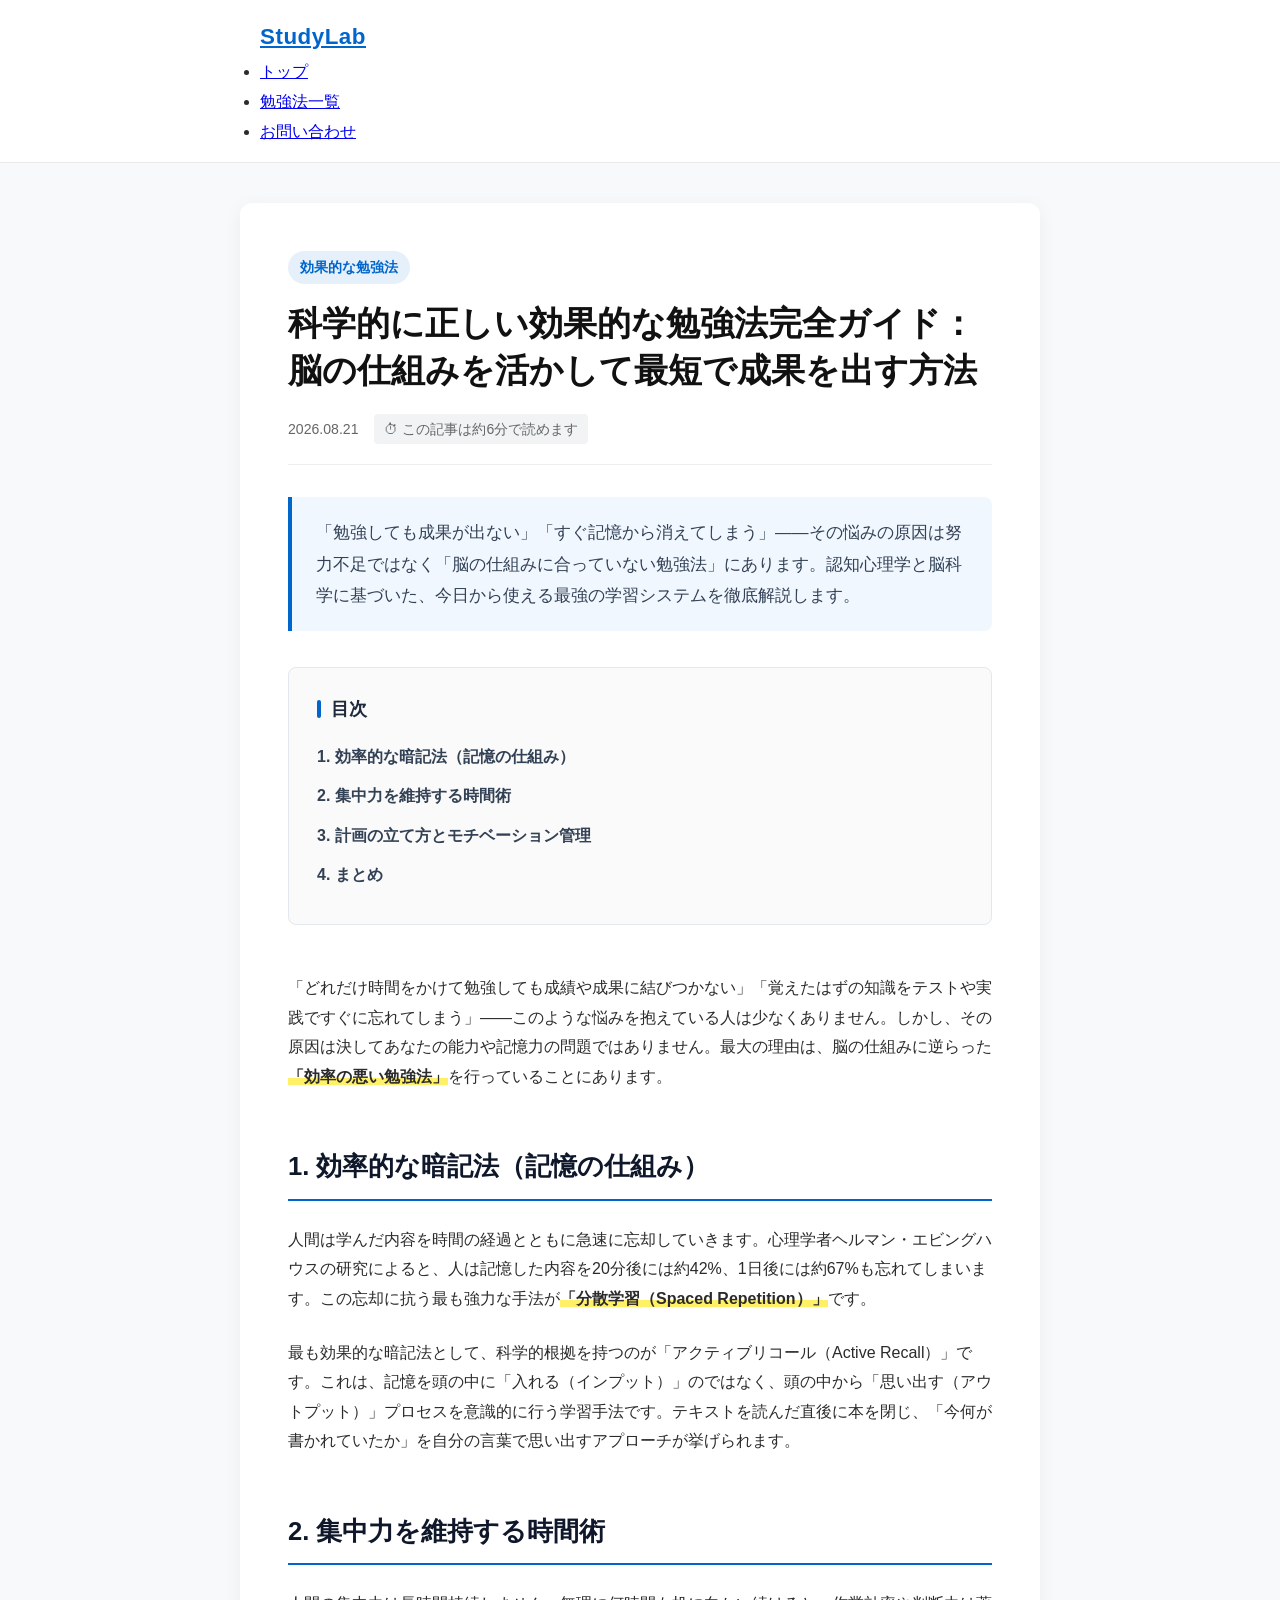
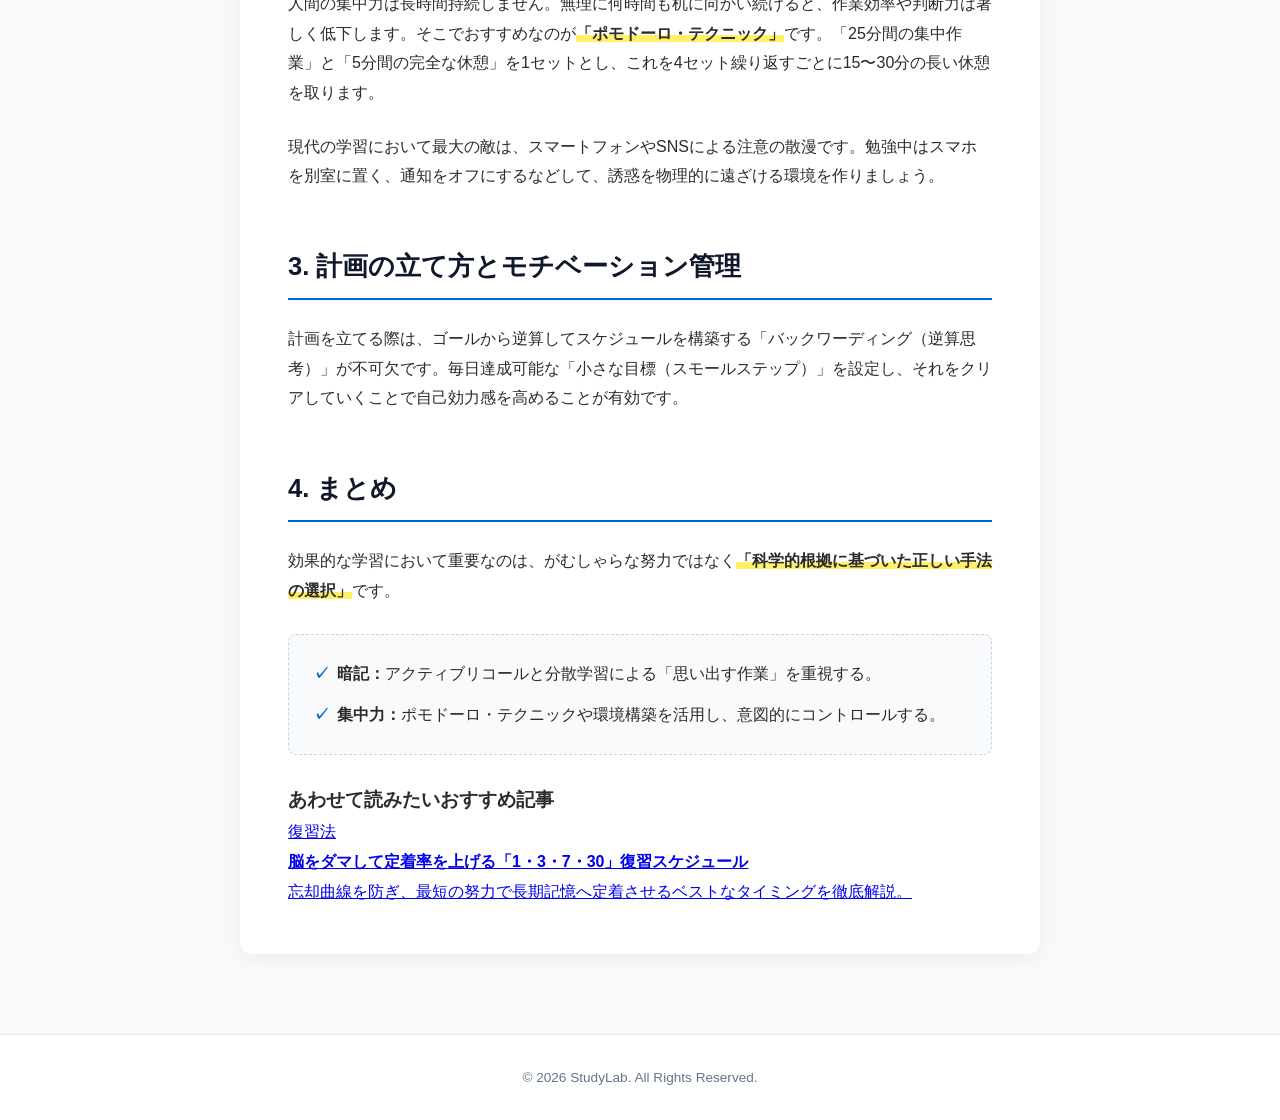
==== index.html @ 1b7753fe "Refactor index.html for improved structure and content Updated the HTML structure and content for th" ====
<!DOCTYPE html>
<html lang="ja">
<head>
  <meta charset="UTF-8">
  <meta name="viewport" content="width=device-width, initial-scale=1.0">
  <title>科学的に正しい効果的な勉強法完全ガイド | StudyLab</title>
  <link rel="stylesheet" href="style.css">
</head>
<body>
  <!-- 読書進捗バー -->
  <div id="progress-bar"></div>

  <!-- ナビゲーションメニュー付きのヘッダー -->
  <header class="site-header">
    <div class="container header-container">
      <a href="index.html" class="logo">StudyLab</a>
      <nav class="nav-menu">
        <ul>
          <li><a href="index.html">トップ</a></li>
          <li><a href="index.html#section1">勉強法一覧</a></li>
          <li><a href="#" onclick="alert('お問い合わせページ（準備中）'); return false;">お問い合わせ</a></li>
        </ul>
      </nav>
    </div>
  </header>

  <main class="main-content">
    <article class="article-container">
      <!-- 記事ヘッダー -->
      <header class="article-header">
        <span class="category">効果的な勉強法</span>
        <h1 class="article-title">科学的に正しい効果的な勉強法完全ガイド：脳の仕組みを活かして最短で成果を出す方法</h1>
        <div class="meta-info">
          <time datetime="2026-08-21">2026.08.21</time>
          <span class="read-time">⏱ この記事は約6分で読めます</span>
        </div>
      </header>

      <!-- 導入メッセージ -->
      <div class="lead-box">
        <p>「勉強しても成果が出ない」「すぐ記憶から消えてしまう」——その悩みの原因は努力不足ではなく「脳の仕組みに合っていない勉強法」にあります。認知心理学と脳科学に基づいた、今日から使える最強の学習システムを徹底解説します。</p>
      </div>

      <!-- 目次ボックス -->
      <nav class="toc-container">
        <div class="toc-title">目次</div>
        <ul class="toc-list">
          <li><a href="#section1">1. 効率的な暗記法（記憶の仕組み）</a></li>
          <li><a href="#section2">2. 集中力を維持する時間術</a></li>
          <li><a href="#section3">3. 計画の立て方とモチベーション管理</a></li>
          <li><a href="#section4">4. まとめ</a></li>
        </ul>
      </nav>

      <!-- 記事本文 -->
      <div class="article-body">
        <p>「どれだけ時間をかけて勉強しても成績や成果に結びつかない」「覚えたはずの知識をテストや実践ですぐに忘れてしまう」——このような悩みを抱えている人は少なくありません。しかし、その原因は決してあなたの能力や記憶力の問題ではありません。最大の理由は、脳の仕組みに逆らった<span class="highlight">「効率の悪い勉強法」</span>を行っていることにあります。</p>

        <h2 id="section1">1. 効率的な暗記法（記憶の仕組み）</h2>
        <p>人間は学んだ内容を時間の経過とともに急速に忘却していきます。心理学者ヘルマン・エビングハウスの研究によると、人は記憶した内容を20分後には約42%、1日後には約67%も忘れてしまいます。この忘却に抗う最も強力な手法が<span class="highlight">「分散学習（Spaced Repetition）」</span>です。</p>
        <p>最も効果的な暗記法として、科学的根拠を持つのが「アクティブリコール（Active Recall）」です。これは、記憶を頭の中に「入れる（インプット）」のではなく、頭の中から「思い出す（アウトプット）」プロセスを意識的に行う学習手法です。テキストを読んだ直後に本を閉じ、「今何が書かれていたか」を自分の言葉で思い出すアプローチが挙げられます。</p>

        <h2 id="section2">2. 集中力を維持する時間術</h2>
        <p>人間の集中力は長時間持続しません。無理に何時間も机に向かい続けると、作業効率や判断力は著しく低下します。そこでおすすめなのが<span class="highlight">「ポモドーロ・テクニック」</span>です。「25分間の集中作業」と「5分間の完全な休憩」を1セットとし、これを4セット繰り返すごとに15〜30分の長い休憩を取ります。</p>
        <p>現代の学習において最大の敵は、スマートフォンやSNSによる注意の散漫です。勉強中はスマホを別室に置く、通知をオフにするなどして、誘惑を物理的に遠ざける環境を作りましょう。</p>

        <h2 id="section3">3. 計画の立て方とモチベーション管理</h2>
        <p>計画を立てる際は、ゴールから逆算してスケジュールを構築する「バックワーディング（逆算思考）」が不可欠です。毎日達成可能な「小さな目標（スモールステップ）」を設定し、それをクリアしていくことで自己効力感を高めることが有効です。</p>

        <h2 id="section4">4. まとめ</h2>
        <p>効果的な学習において重要なのは、がむしゃらな努力ではなく<span class="highlight">「科学的根拠に基づいた正しい手法の選択」</span>です。</p>
        <div class="summary-box">
          <ul>
            <li><strong>暗記：</strong>アクティブリコールと分散学習による「思い出す作業」を重視する。</li>
            <li><strong>集中力：</strong>ポモドーロ・テクニックや環境構築を活用し、意図的にコントロールする。</li>
          </ul>
        </div>
      </div>

      <!-- 関連記事（別ページへのリンク） -->
      <section class="related-posts">
        <h3 class="related-title">あわせて読みたいおすすめ記事</h3>
        <div class="related-grid">
          <a href="post1.html" class="related-card">
            <div class="related-tag">復習法</div>
            <h4 class="related-card-title">脳をダマして定着率を上げる「1・3・7・30」復習スケジュール</h4>
            <p class="related-card-snippet">忘却曲線を防ぎ、最短の努力で長期記憶へ定着させるベストなタイミングを徹底解説。</p>
          </a>
        </div>
      </section>
    </article>
  </main>

  <footer class="site-footer">
    <p>&copy; 2026 StudyLab. All Rights Reserved.</p>
  </footer>

  <script>
    window.addEventListener('scroll', function() {
      const winScroll = document.body.scrollTop || document.documentElement.scrollTop;
      const height = document.documentElement.scrollHeight - document.documentElement.clientHeight;
      const scrolled = (winScroll / height) * 100;
      document.getElementById('progress-bar').style.width = scrolled + '%';
    });
  </script>
</body>
</html>
---- style.css ----
/* --- ベーススタイル --- */
* {
  box-sizing: border-box;
  margin: 0;
  padding: 0;
}

html {
  scroll-behavior: smooth;
}

body {
  font-family:
    "Helvetica Neue", Arial, "Hiragino Kaku Gothic ProN", "Hiragino Sans",
    MeiRyo, sans-serif;
  background-color: #f8f9fa;
  color: #2b2b2b;
  line-height: 1.85;
  font-size: 16px;
  -webkit-font-smoothing: antialiased;
}

/* --- 読書進捗バー --- */
#progress-bar {
  position: fixed;
  top: 0;
  left: 0;
  height: 4px;
  background-color: #0066cc;
  width: 0%;
  z-index: 9999;
  transition: width 0.1s ease-out;
}

/* --- ヘッダー --- */
.site-header {
  background-color: #ffffff;
  border-bottom: 1px solid #eaeaea;
  padding: 16px 0;
  position: sticky;
  top: 0;
  z-index: 1000;
}

.container {
  max-width: 800px;
  margin: 0 auto;
  padding: 0 20px;
}

.logo {
  font-size: 1.4rem;
  font-weight: 700;
  color: #0066cc;
  letter-spacing: 0.5px;
}

/* --- メインレイアウト --- */
.main-content {
  padding: 40px 20px 80px;
}

.article-container {
  max-width: 800px;
  margin: 0 auto;
  background-color: #ffffff;
  padding: 48px;
  border-radius: 12px;
  box-shadow: 0 4px 20px rgba(0, 0, 0, 0.05);
}

/* --- 記事ヘッダー --- */
.category {
  display: inline-block;
  background-color: #e6f0fa;
  color: #0066cc;
  font-size: 0.85rem;
  font-weight: 600;
  padding: 4px 12px;
  border-radius: 20px;
  margin-bottom: 16px;
}

.article-title {
  font-size: 2.1rem;
  line-height: 1.4;
  color: #111111;
  font-weight: 700;
  margin-bottom: 20px;
}

.meta-info {
  display: flex;
  align-items: center;
  gap: 16px;
  font-size: 0.88rem;
  color: #666666;
  border-bottom: 1px solid #eeeeee;
  padding-bottom: 20px;
  margin-bottom: 32px;
}

.read-time {
  background-color: #f1f3f5;
  padding: 2px 10px;
  border-radius: 4px;
}

/* --- 導入ボックス --- */
.lead-box {
  background-color: #f0f7ff;
  border-left: 4px solid #0066cc;
  padding: 20px 24px;
  border-radius: 0 8px 8px 0;
  margin-bottom: 36px;
  font-size: 1.05rem;
  color: #334155;
}

/* --- 目次ボックス --- */
.toc-container {
  background-color: #fafafa;
  border: 1px solid #e2e8f0;
  border-radius: 8px;
  padding: 24px 28px;
  margin-bottom: 48px;
}

.toc-title {
  font-size: 1.15rem;
  font-weight: 700;
  color: #1e293b;
  margin-bottom: 16px;
  display: flex;
  align-items: center;
}

.toc-title::before {
  content: "";
  display: inline-block;
  width: 4px;
  height: 18px;
  background-color: #0066cc;
  margin-right: 10px;
  border-radius: 2px;
}

.toc-list,
.toc-list ul {
  list-style: none;
}

.toc-list > li {
  margin-bottom: 10px;
  font-weight: 600;
}

.toc-list ul {
  margin-top: 6px;
  margin-left: 20px;
}

.toc-list ul li {
  margin-bottom: 6px;
  font-weight: 400;
  font-size: 0.95rem;
}

.toc-list a {
  color: #334155;
  text-decoration: none;
  transition: color 0.2s ease;
}

.toc-list a:hover {
  color: #0066cc;
  text-decoration: underline;
}

/* --- 記事本文 --- */
.article-body p {
  margin-bottom: 24px;
  word-wrap: break-word;
}

.article-body h2 {
  font-size: 1.6rem;
  color: #0f172a;
  border-bottom: 2px solid #0066cc;
  padding-bottom: 8px;
  margin-top: 52px;
  margin-bottom: 24px;
  font-weight: 700;
}

.article-body h3 {
  font-size: 1.25rem;
  color: #1e293b;
  margin-top: 36px;
  margin-bottom: 16px;
  padding-left: 12px;
  border-left: 3px solid #0066cc;
  font-weight: 700;
}

.highlight {
  background: linear-gradient(transparent 60%, #fff066 60%);
  font-weight: 600;
}

/* --- まとめボックス --- */
.summary-box {
  background-color: #f8fafc;
  border: 1px dashed #cbd5e1;
  padding: 24px;
  border-radius: 8px;
  margin: 28px 0;
}

.summary-box ul {
  list-style: none;
}

.summary-box li {
  position: relative;
  padding-left: 24px;
  margin-bottom: 12px;
}

.summary-box li:last-child {
  margin-bottom: 0;
}

.summary-box li::before {
  content: "✓";
  position: absolute;
  left: 0;
  color: #0066cc;
  font-weight: bold;
}

/* --- SNSシェアボタン --- */
.sns-share {
  margin-top: 60px;
  padding-top: 32px;
  border-top: 1px solid #e2e8f0;
}

.sns-title {
  font-size: 1rem;
  font-weight: 700;
  text-align: center;
  color: #475569;
  margin-bottom: 20px;
}

.sns-buttons {
  display: flex;
  justify-content: center;
  gap: 16px;
  flex-wrap: wrap;
}

.sns-btn {
  display: inline-flex;
  align-items: center;
  gap: 8px;
  padding: 10px 24px;
  border-radius: 30px;
  color: #ffffff;
  text-decoration: none;
  font-weight: 600;
  font-size: 0.9rem;
  transition:
    transform 0.2s ease,
    opacity 0.2s ease;
}

.sns-btn:hover {
  transform: translateY(-2px);
  opacity: 0.9;
}

.x-btn {
  background-color: #000000;
}

.line-btn {
  background-color: #06c755;
}

/* --- フッター --- */
.site-footer {
  text-align: center;
  padding: 30px 20px;
  font-size: 0.85rem;
  color: #64748b;
  border-top: 1px solid #e2e8f0;
  background-color: #ffffff;
}

/* --- レスポンシブ（スマホ対応） --- */
@media (max-width: 768px) {
  .article-container {
    padding: 24px 18px;
    border-radius: 0;
    box-shadow: none;
  }

  .main-content {
    padding: 0 0 60px;
  }

  .article-title {
    font-size: 1.55rem;
  }

  .article-body h2 {
    font-size: 1.35rem;
  }

  .article-body h3 {
    font-size: 1.1rem;
  }

  .sns-buttons {
    flex-direction: column;
  }

  .sns-btn {
    justify-content: center;
    width: 100%;
  }
}
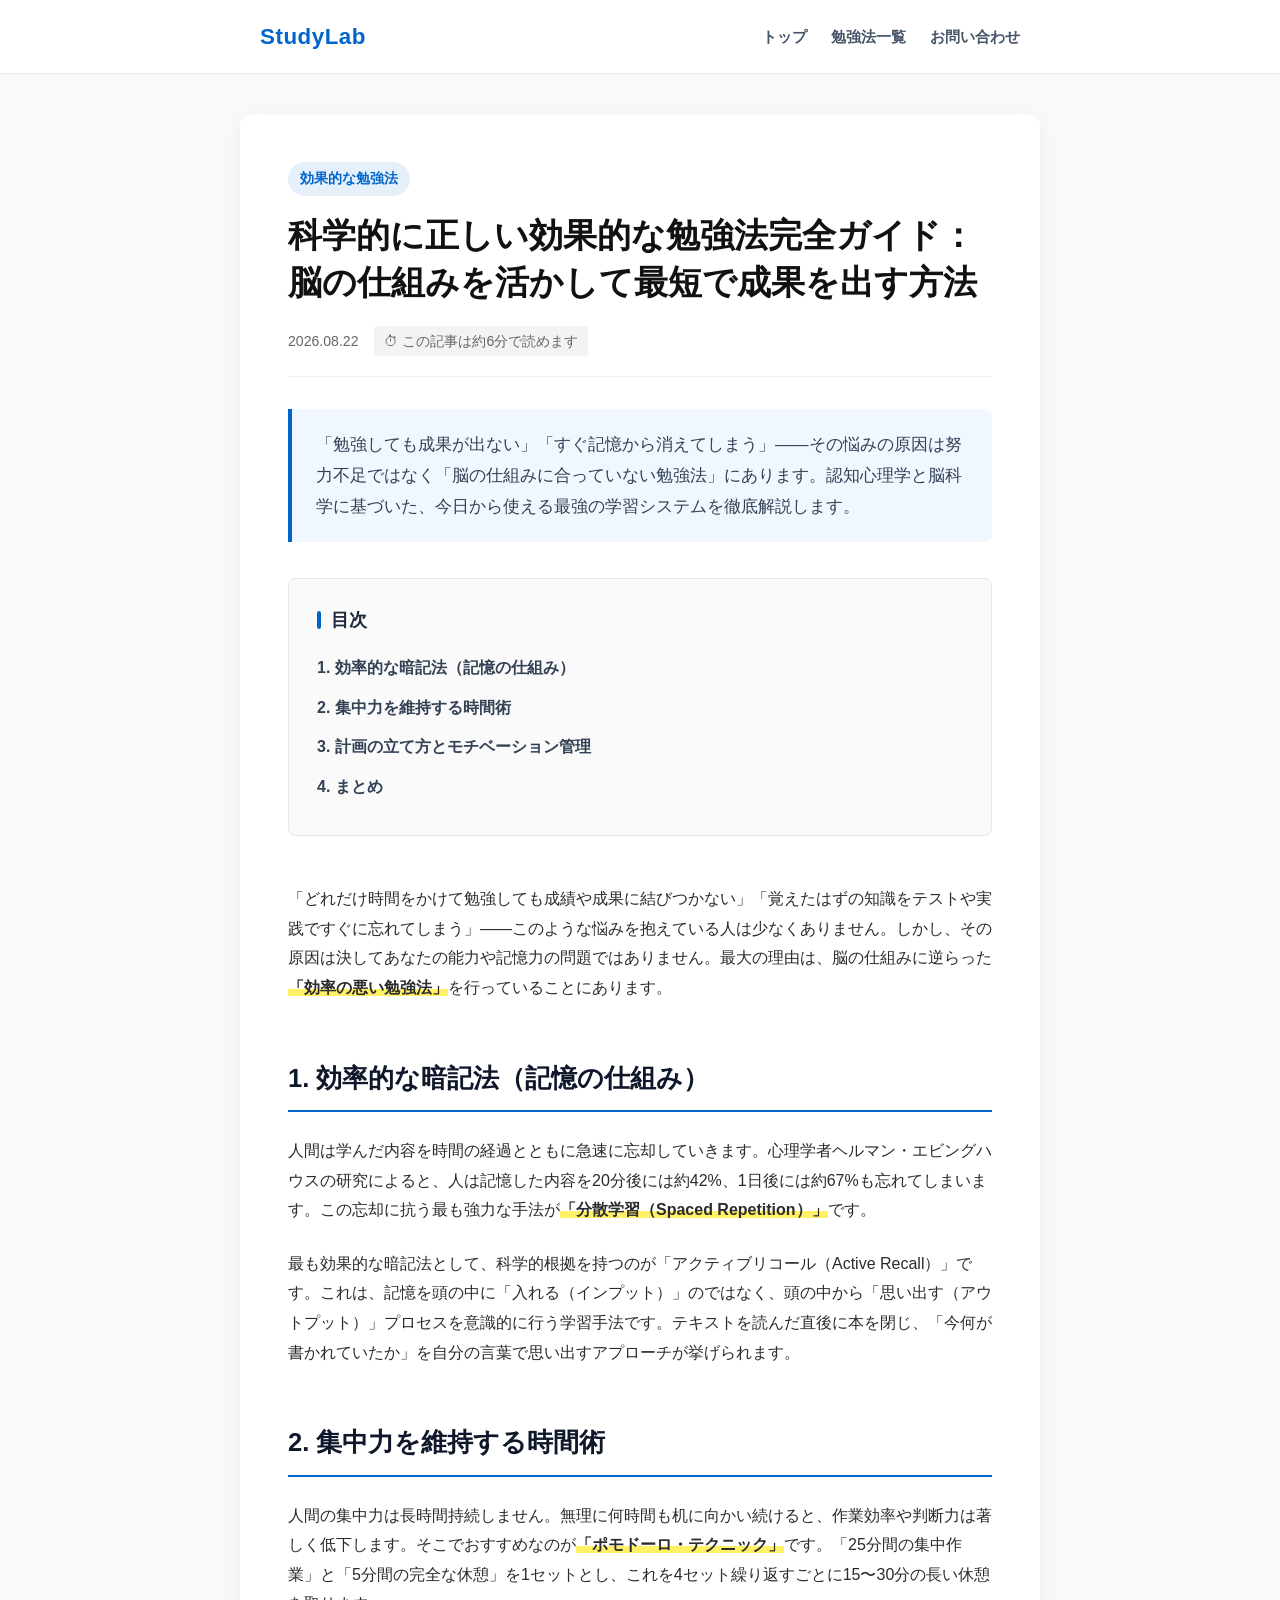
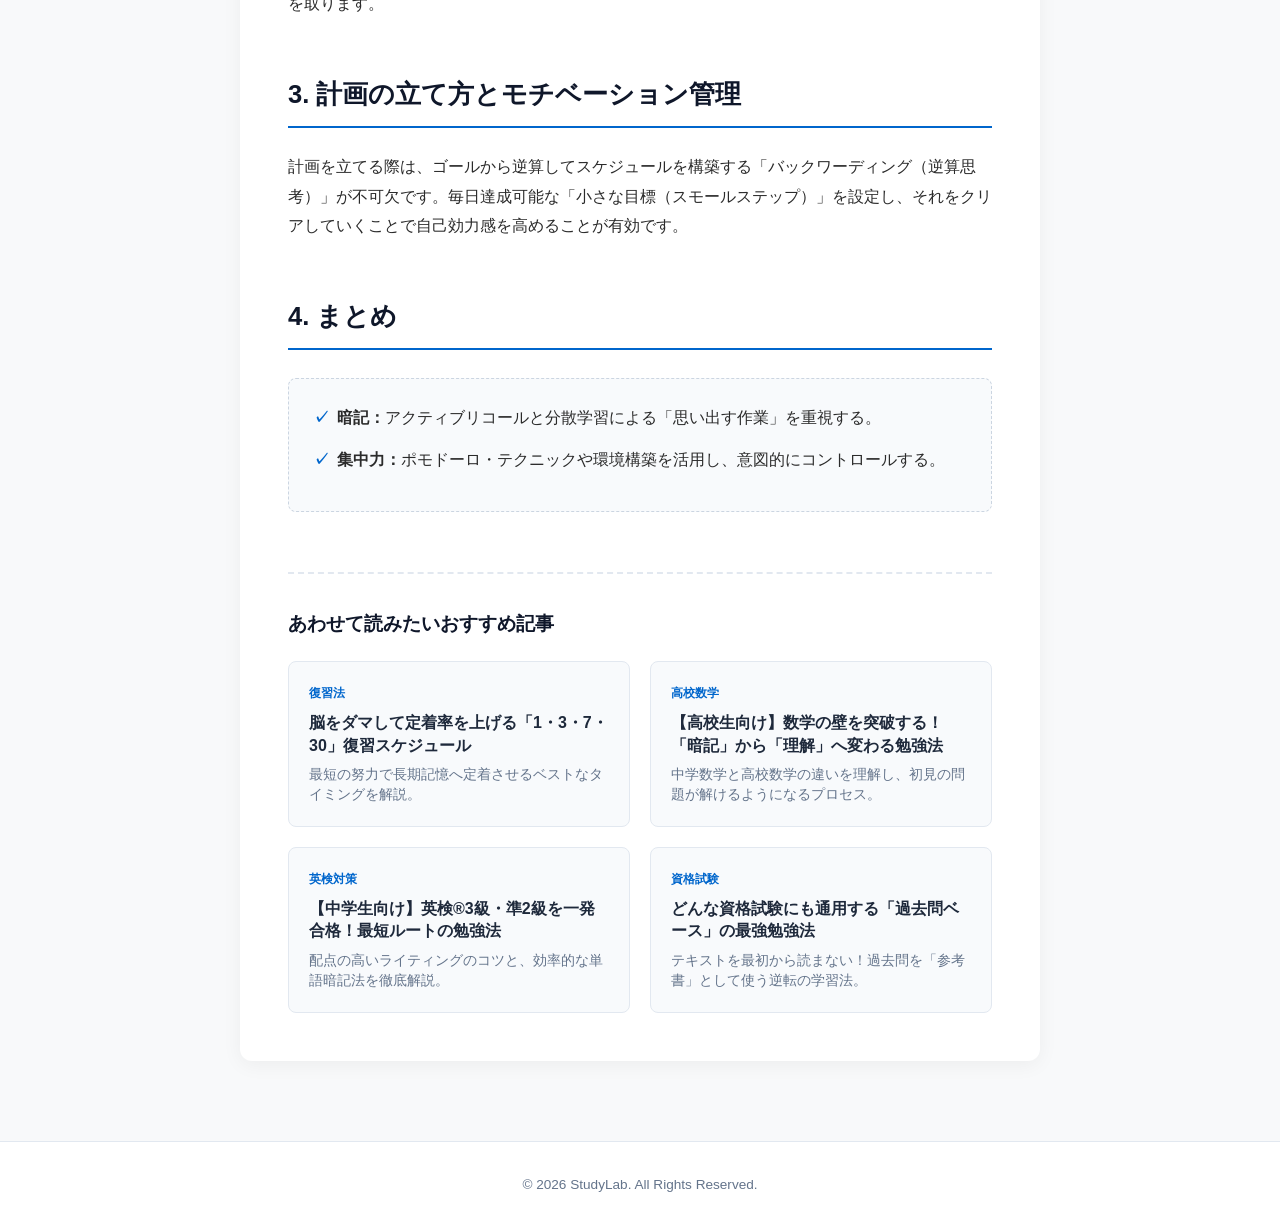
==== commit 5ed8fd1c: "Modify index.html with new article date and links Updated article date and added related articles se" ====
--- a/index.html
+++ b/index.html
@@ -7,10 +7,8 @@
   <link rel="stylesheet" href="style.css">
 </head>
 <body>
-  <!-- 読書進捗バー -->
   <div id="progress-bar"></div>
 
-  <!-- ナビゲーションメニュー付きのヘッダー -->
   <header class="site-header">
     <div class="container header-container">
       <a href="index.html" class="logo">StudyLab</a>
@@ -26,22 +24,19 @@
 
   <main class="main-content">
     <article class="article-container">
-      <!-- 記事ヘッダー -->
       <header class="article-header">
         <span class="category">効果的な勉強法</span>
         <h1 class="article-title">科学的に正しい効果的な勉強法完全ガイド：脳の仕組みを活かして最短で成果を出す方法</h1>
         <div class="meta-info">
-          <time datetime="2026-08-21">2026.08.21</time>
+          <time datetime="2026-08-22">2026.08.22</time>
           <span class="read-time">⏱ この記事は約6分で読めます</span>
         </div>
       </header>
 
-      <!-- 導入メッセージ -->
       <div class="lead-box">
         <p>「勉強しても成果が出ない」「すぐ記憶から消えてしまう」——その悩みの原因は努力不足ではなく「脳の仕組みに合っていない勉強法」にあります。認知心理学と脳科学に基づいた、今日から使える最強の学習システムを徹底解説します。</p>
       </div>
 
-      <!-- 目次ボックス -->
       <nav class="toc-container">
         <div class="toc-title">目次</div>
         <ul class="toc-list">
@@ -52,7 +47,6 @@
         </ul>
       </nav>
 
-      <!-- 記事本文 -->
       <div class="article-body">
         <p>「どれだけ時間をかけて勉強しても成績や成果に結びつかない」「覚えたはずの知識をテストや実践ですぐに忘れてしまう」——このような悩みを抱えている人は少なくありません。しかし、その原因は決してあなたの能力や記憶力の問題ではありません。最大の理由は、脳の仕組みに逆らった<span class="highlight">「効率の悪い勉強法」</span>を行っていることにあります。</p>
 
@@ -62,13 +56,11 @@
 
         <h2 id="section2">2. 集中力を維持する時間術</h2>
         <p>人間の集中力は長時間持続しません。無理に何時間も机に向かい続けると、作業効率や判断力は著しく低下します。そこでおすすめなのが<span class="highlight">「ポモドーロ・テクニック」</span>です。「25分間の集中作業」と「5分間の完全な休憩」を1セットとし、これを4セット繰り返すごとに15〜30分の長い休憩を取ります。</p>
-        <p>現代の学習において最大の敵は、スマートフォンやSNSによる注意の散漫です。勉強中はスマホを別室に置く、通知をオフにするなどして、誘惑を物理的に遠ざける環境を作りましょう。</p>
 
         <h2 id="section3">3. 計画の立て方とモチベーション管理</h2>
         <p>計画を立てる際は、ゴールから逆算してスケジュールを構築する「バックワーディング（逆算思考）」が不可欠です。毎日達成可能な「小さな目標（スモールステップ）」を設定し、それをクリアしていくことで自己効力感を高めることが有効です。</p>
 
         <h2 id="section4">4. まとめ</h2>
-        <p>効果的な学習において重要なのは、がむしゃらな努力ではなく<span class="highlight">「科学的根拠に基づいた正しい手法の選択」</span>です。</p>
         <div class="summary-box">
           <ul>
             <li><strong>暗記：</strong>アクティブリコールと分散学習による「思い出す作業」を重視する。</li>
@@ -77,17 +69,39 @@
         </div>
       </div>
 
-      <!-- 関連記事（別ページへのリンク） -->
+      <!-- ▼ ここから追加した4つの記事へのリンク ▼ -->
       <section class="related-posts">
         <h3 class="related-title">あわせて読みたいおすすめ記事</h3>
         <div class="related-grid">
+          
           <a href="post1.html" class="related-card">
             <div class="related-tag">復習法</div>
             <h4 class="related-card-title">脳をダマして定着率を上げる「1・3・7・30」復習スケジュール</h4>
-            <p class="related-card-snippet">忘却曲線を防ぎ、最短の努力で長期記憶へ定着させるベストなタイミングを徹底解説。</p>
+            <p class="related-card-snippet">最短の努力で長期記憶へ定着させるベストなタイミングを解説。</p>
           </a>
+
+          <a href="post2.html" class="related-card">
+            <div class="related-tag">高校数学</div>
+            <h4 class="related-card-title">【高校生向け】数学の壁を突破する！「暗記」から「理解」へ変わる勉強法</h4>
+            <p class="related-card-snippet">中学数学と高校数学の違いを理解し、初見の問題が解けるようになるプロセス。</p>
+          </a>
+
+          <a href="post3.html" class="related-card">
+            <div class="related-tag">英検対策</div>
+            <h4 class="related-card-title">【中学生向け】英検®3級・準2級を一発合格！最短ルートの勉強法</h4>
+            <p class="related-card-snippet">配点の高いライティングのコツと、効率的な単語暗記法を徹底解説。</p>
+          </a>
+
+          <a href="post4.html" class="related-card">
+            <div class="related-tag">資格試験</div>
+            <h4 class="related-card-title">どんな資格試験にも通用する「過去問ベース」の最強勉強法</h4>
+            <p class="related-card-snippet">テキストを最初から読まない！過去問を「参考書」として使う逆転の学習法。</p>
+          </a>
+
         </div>
       </section>
+      <!-- ▲ 追加ここまで ▲ -->
+
     </article>
   </main>
 
--- a/style.css
+++ b/style.css
@@ -10,9 +10,7 @@
 }
 
 body {
-  font-family:
-    "Helvetica Neue", Arial, "Hiragino Kaku Gothic ProN", "Hiragino Sans",
-    MeiRyo, sans-serif;
+  font-family: "Helvetica Neue", Arial, "Hiragino Kaku Gothic ProN", "Hiragino Sans", MeiRyo, sans-serif;
   background-color: #f8f9fa;
   color: #2b2b2b;
   line-height: 1.85;
@@ -32,7 +30,7 @@
   transition: width 0.1s ease-out;
 }
 
-/* --- ヘッダー --- */
+/* --- ヘッダー & ナビゲーションメニュー --- */
 .site-header {
   background-color: #ffffff;
   border-bottom: 1px solid #eaeaea;
@@ -42,6 +40,12 @@
   z-index: 1000;
 }
 
+.header-container {
+  display: flex;
+  justify-content: space-between;
+  align-items: center;
+}
+
 .container {
   max-width: 800px;
   margin: 0 auto;
@@ -53,6 +57,25 @@
   font-weight: 700;
   color: #0066cc;
   letter-spacing: 0.5px;
+  text-decoration: none;
+}
+
+.nav-menu ul {
+  list-style: none;
+  display: flex;
+  gap: 24px;
+}
+
+.nav-menu a {
+  text-decoration: none;
+  color: #475569;
+  font-weight: 600;
+  font-size: 0.95rem;
+  transition: color 0.2s;
+}
+
+.nav-menu a:hover {
+  color: #0066cc;
 }
 
 /* --- メインレイアウト --- */
@@ -145,25 +168,13 @@
   border-radius: 2px;
 }
 
-.toc-list,
-.toc-list ul {
+.toc-list, .toc-list ul {
   list-style: none;
 }
 
 .toc-list > li {
   margin-bottom: 10px;
   font-weight: 600;
-}
-
-.toc-list ul {
-  margin-top: 6px;
-  margin-left: 20px;
-}
-
-.toc-list ul li {
-  margin-bottom: 6px;
-  font-weight: 400;
-  font-size: 0.95rem;
 }
 
 .toc-list a {
@@ -193,16 +204,6 @@
   font-weight: 700;
 }
 
-.article-body h3 {
-  font-size: 1.25rem;
-  color: #1e293b;
-  margin-top: 36px;
-  margin-bottom: 16px;
-  padding-left: 12px;
-  border-left: 3px solid #0066cc;
-  font-weight: 700;
-}
-
 .highlight {
   background: linear-gradient(transparent 60%, #fff066 60%);
   font-weight: 600;
@@ -227,10 +228,6 @@
   margin-bottom: 12px;
 }
 
-.summary-box li:last-child {
-  margin-bottom: 0;
-}
-
 .summary-box li::before {
   content: "✓";
   position: absolute;
@@ -239,54 +236,81 @@
   font-weight: bold;
 }
 
-/* --- SNSシェアボタン --- */
-.sns-share {
+/* --- 関連記事（リンク用） --- */
+.related-posts {
   margin-top: 60px;
   padding-top: 32px;
-  border-top: 1px solid #e2e8f0;
-}
-
-.sns-title {
+  border-top: 2px dashed #e2e8f0;
+}
+
+.related-title {
+  font-size: 1.2rem;
+  font-weight: 700;
+  color: #0f172a;
+  margin-bottom: 20px;
+}
+
+.related-grid {
+  display: grid;
+  grid-template-columns: repeat(auto-fit, minmax(280px, 1fr));
+  gap: 20px;
+}
+
+.related-card {
+  display: block;
+  background-color: #f8fafc;
+  border: 1px solid #e2e8f0;
+  border-radius: 8px;
+  padding: 20px;
+  text-decoration: none;
+  transition: transform 0.2s ease, box-shadow 0.2s ease;
+}
+
+.related-card:hover {
+  transform: translateY(-3px);
+  box-shadow: 0 4px 12px rgba(0, 0, 0, 0.08);
+  border-color: #0066cc;
+}
+
+.related-tag {
+  font-size: 0.75rem;
+  font-weight: 700;
+  color: #0066cc;
+  margin-bottom: 8px;
+}
+
+.related-card-title {
   font-size: 1rem;
   font-weight: 700;
-  text-align: center;
-  color: #475569;
-  margin-bottom: 20px;
-}
-
-.sns-buttons {
-  display: flex;
-  justify-content: center;
-  gap: 16px;
-  flex-wrap: wrap;
-}
-
+  color: #1e293b;
+  margin-bottom: 8px;
+  line-height: 1.4;
+}
+
+.related-card-snippet {
+  font-size: 0.85rem;
+  color: #64748b;
+  line-height: 1.5;
+}
+
+/* --- 汎用ボタンデザイン（トップへ戻る等） --- */
 .sns-btn {
   display: inline-flex;
   align-items: center;
+  justify-content: center;
   gap: 8px;
-  padding: 10px 24px;
+  padding: 10px 32px;
   border-radius: 30px;
   color: #ffffff;
   text-decoration: none;
   font-weight: 600;
-  font-size: 0.9rem;
-  transition:
-    transform 0.2s ease,
-    opacity 0.2s ease;
+  font-size: 0.95rem;
+  transition: transform 0.2s ease, opacity 0.2s ease;
 }
 
 .sns-btn:hover {
   transform: translateY(-2px);
   opacity: 0.9;
-}
-
-.x-btn {
-  background-color: #000000;
-}
-
-.line-btn {
-  background-color: #06c755;
 }
 
 /* --- フッター --- */
@@ -301,6 +325,15 @@
 
 /* --- レスポンシブ（スマホ対応） --- */
 @media (max-width: 768px) {
+  .header-container {
+    flex-direction: column;
+    gap: 12px;
+  }
+  
+  .nav-menu ul {
+    gap: 16px;
+  }
+
   .article-container {
     padding: 24px 18px;
     border-radius: 0;
@@ -318,17 +351,4 @@
   .article-body h2 {
     font-size: 1.35rem;
   }
-
-  .article-body h3 {
-    font-size: 1.1rem;
-  }
-
-  .sns-buttons {
-    flex-direction: column;
-  }
-
-  .sns-btn {
-    justify-content: center;
-    width: 100%;
-  }
-}
+}
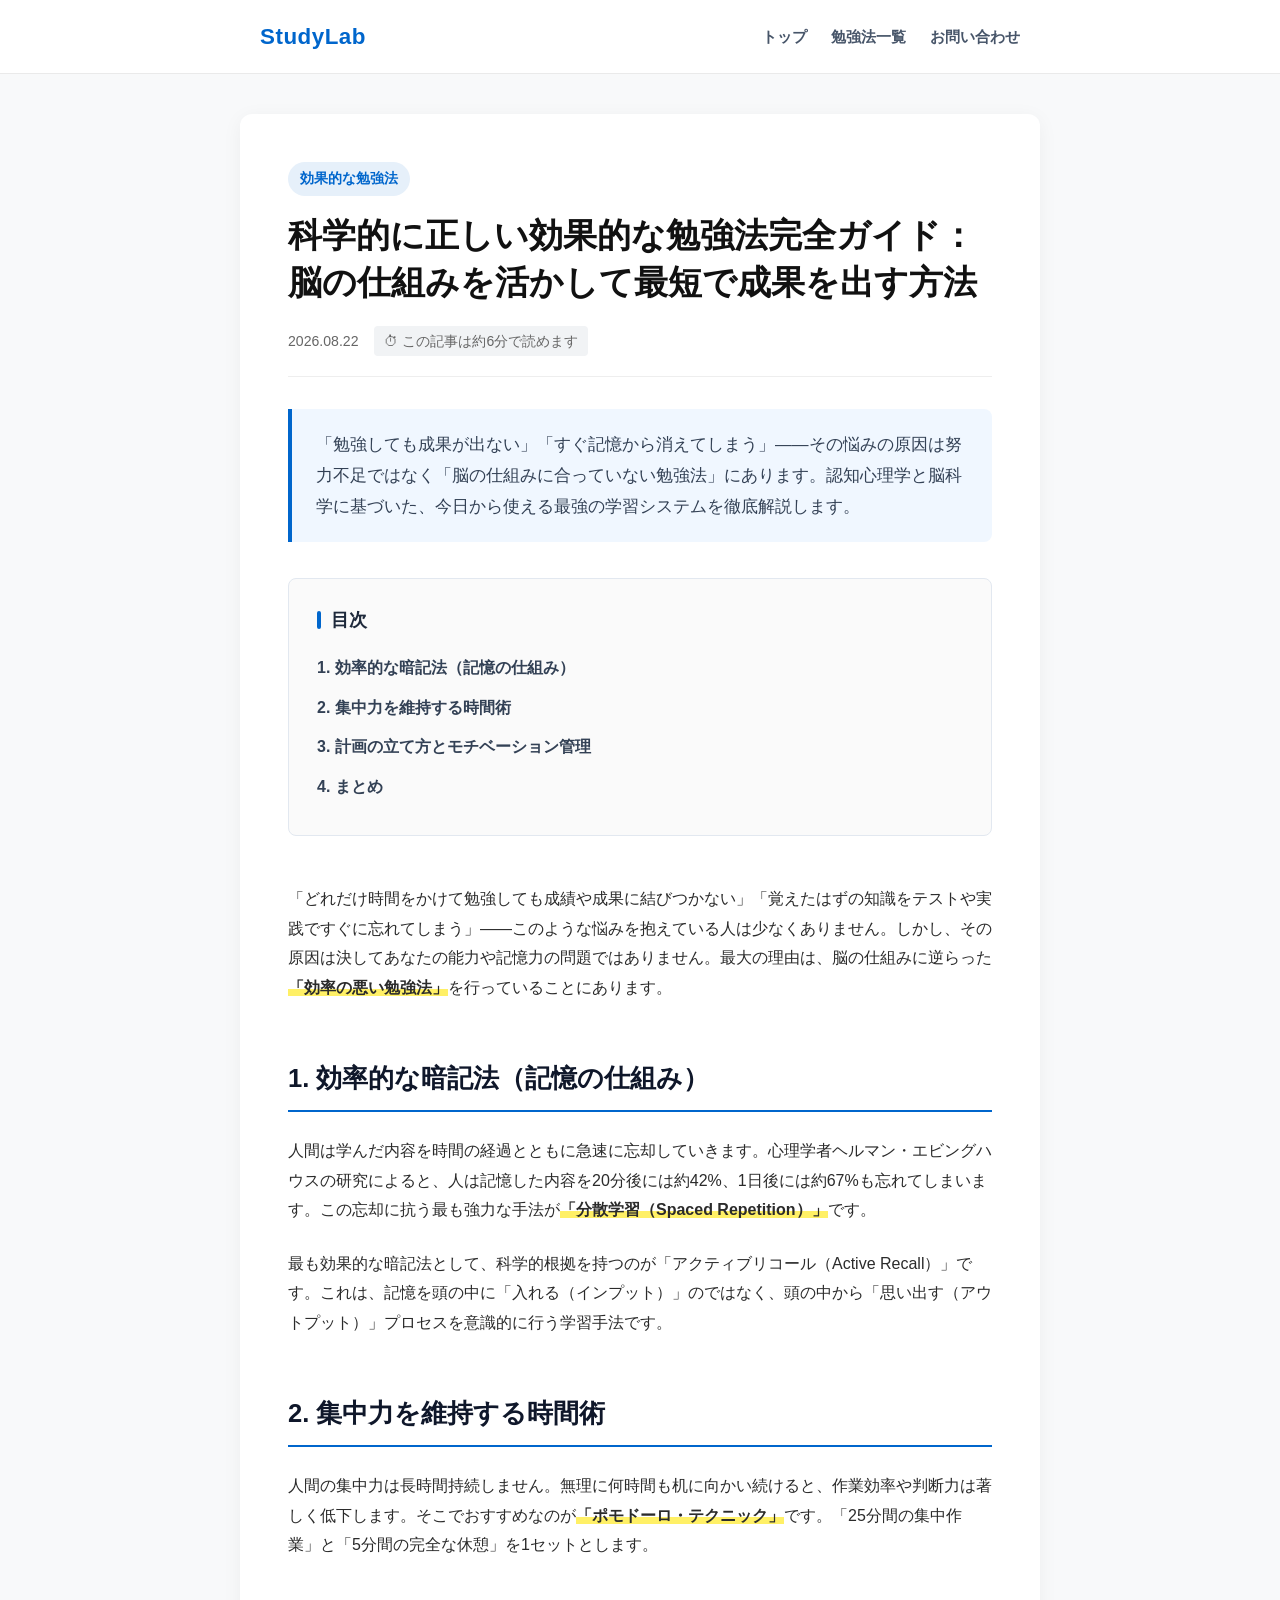
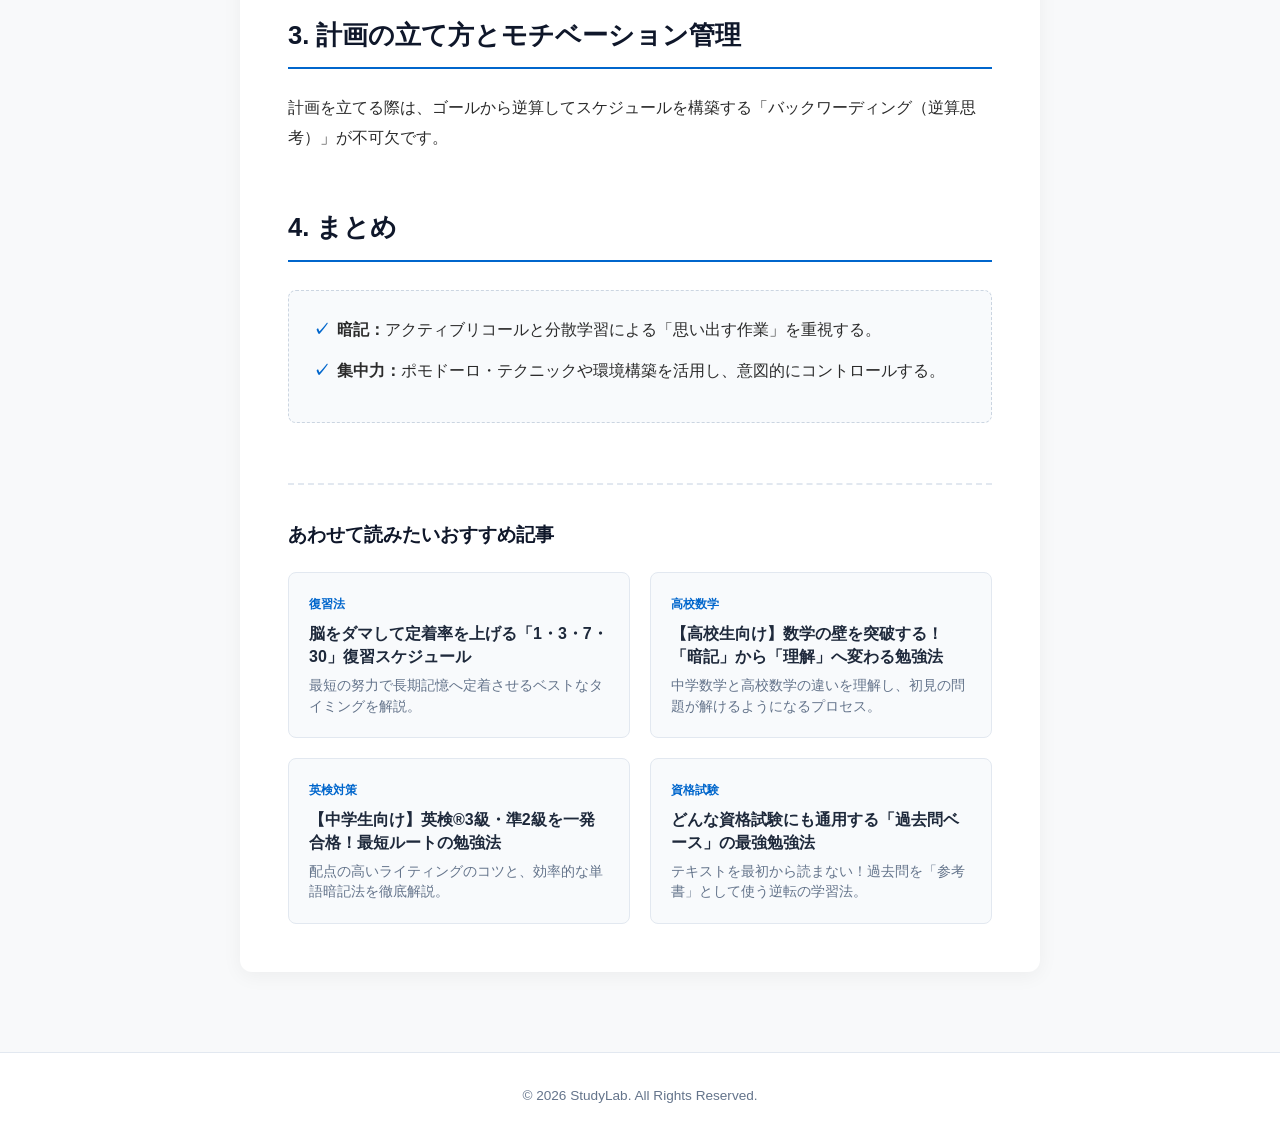
==== commit b5d4c001: "Update index.html" ====
--- a/index.html
+++ b/index.html
@@ -15,7 +15,7 @@
       <nav class="nav-menu">
         <ul>
           <li><a href="index.html">トップ</a></li>
-          <li><a href="index.html#section1">勉強法一覧</a></li>
+          <li><a href="articles/list.html">勉強法一覧</a></li>
           <li><a href="#" onclick="alert('お問い合わせページ（準備中）'); return false;">お問い合わせ</a></li>
         </ul>
       </nav>
@@ -52,13 +52,13 @@
 
         <h2 id="section1">1. 効率的な暗記法（記憶の仕組み）</h2>
         <p>人間は学んだ内容を時間の経過とともに急速に忘却していきます。心理学者ヘルマン・エビングハウスの研究によると、人は記憶した内容を20分後には約42%、1日後には約67%も忘れてしまいます。この忘却に抗う最も強力な手法が<span class="highlight">「分散学習（Spaced Repetition）」</span>です。</p>
-        <p>最も効果的な暗記法として、科学的根拠を持つのが「アクティブリコール（Active Recall）」です。これは、記憶を頭の中に「入れる（インプット）」のではなく、頭の中から「思い出す（アウトプット）」プロセスを意識的に行う学習手法です。テキストを読んだ直後に本を閉じ、「今何が書かれていたか」を自分の言葉で思い出すアプローチが挙げられます。</p>
+        <p>最も効果的な暗記法として、科学的根拠を持つのが「アクティブリコール（Active Recall）」です。これは、記憶を頭の中に「入れる（インプット）」のではなく、頭の中から「思い出す（アウトプット）」プロセスを意識的に行う学習手法です。</p>
 
         <h2 id="section2">2. 集中力を維持する時間術</h2>
-        <p>人間の集中力は長時間持続しません。無理に何時間も机に向かい続けると、作業効率や判断力は著しく低下します。そこでおすすめなのが<span class="highlight">「ポモドーロ・テクニック」</span>です。「25分間の集中作業」と「5分間の完全な休憩」を1セットとし、これを4セット繰り返すごとに15〜30分の長い休憩を取ります。</p>
+        <p>人間の集中力は長時間持続しません。無理に何時間も机に向かい続けると、作業効率や判断力は著しく低下します。そこでおすすめなのが<span class="highlight">「ポモドーロ・テクニック」</span>です。「25分間の集中作業」と「5分間の完全な休憩」を1セットとします。</p>
 
         <h2 id="section3">3. 計画の立て方とモチベーション管理</h2>
-        <p>計画を立てる際は、ゴールから逆算してスケジュールを構築する「バックワーディング（逆算思考）」が不可欠です。毎日達成可能な「小さな目標（スモールステップ）」を設定し、それをクリアしていくことで自己効力感を高めることが有効です。</p>
+        <p>計画を立てる際は、ゴールから逆算してスケジュールを構築する「バックワーディング（逆算思考）」が不可欠です。</p>
 
         <h2 id="section4">4. まとめ</h2>
         <div class="summary-box">
@@ -69,30 +69,29 @@
         </div>
       </div>
 
-      <!-- ▼ ここから追加した4つの記事へのリンク ▼ -->
       <section class="related-posts">
         <h3 class="related-title">あわせて読みたいおすすめ記事</h3>
         <div class="related-grid">
           
-          <a href="post1.html" class="related-card">
+          <a href="articles/post1.html" class="related-card">
             <div class="related-tag">復習法</div>
             <h4 class="related-card-title">脳をダマして定着率を上げる「1・3・7・30」復習スケジュール</h4>
             <p class="related-card-snippet">最短の努力で長期記憶へ定着させるベストなタイミングを解説。</p>
           </a>
 
-          <a href="post2.html" class="related-card">
+          <a href="articles/post2.html" class="related-card">
             <div class="related-tag">高校数学</div>
             <h4 class="related-card-title">【高校生向け】数学の壁を突破する！「暗記」から「理解」へ変わる勉強法</h4>
             <p class="related-card-snippet">中学数学と高校数学の違いを理解し、初見の問題が解けるようになるプロセス。</p>
           </a>
 
-          <a href="post3.html" class="related-card">
+          <a href="articles/post3.html" class="related-card">
             <div class="related-tag">英検対策</div>
             <h4 class="related-card-title">【中学生向け】英検®3級・準2級を一発合格！最短ルートの勉強法</h4>
             <p class="related-card-snippet">配点の高いライティングのコツと、効率的な単語暗記法を徹底解説。</p>
           </a>
 
-          <a href="post4.html" class="related-card">
+          <a href="articles/post4.html" class="related-card">
             <div class="related-tag">資格試験</div>
             <h4 class="related-card-title">どんな資格試験にも通用する「過去問ベース」の最強勉強法</h4>
             <p class="related-card-snippet">テキストを最初から読まない！過去問を「参考書」として使う逆転の学習法。</p>
@@ -100,7 +99,6 @@
 
         </div>
       </section>
-      <!-- ▲ 追加ここまで ▲ -->
 
     </article>
   </main>
@@ -109,13 +107,6 @@
     <p>&copy; 2026 StudyLab. All Rights Reserved.</p>
   </footer>
 
-  <script>
-    window.addEventListener('scroll', function() {
-      const winScroll = document.body.scrollTop || document.documentElement.scrollTop;
-      const height = document.documentElement.scrollHeight - document.documentElement.clientHeight;
-      const scrolled = (winScroll / height) * 100;
-      document.getElementById('progress-bar').style.width = scrolled + '%';
-    });
-  </script>
+  <script src="script.js"></script>
 </body>
 </html>
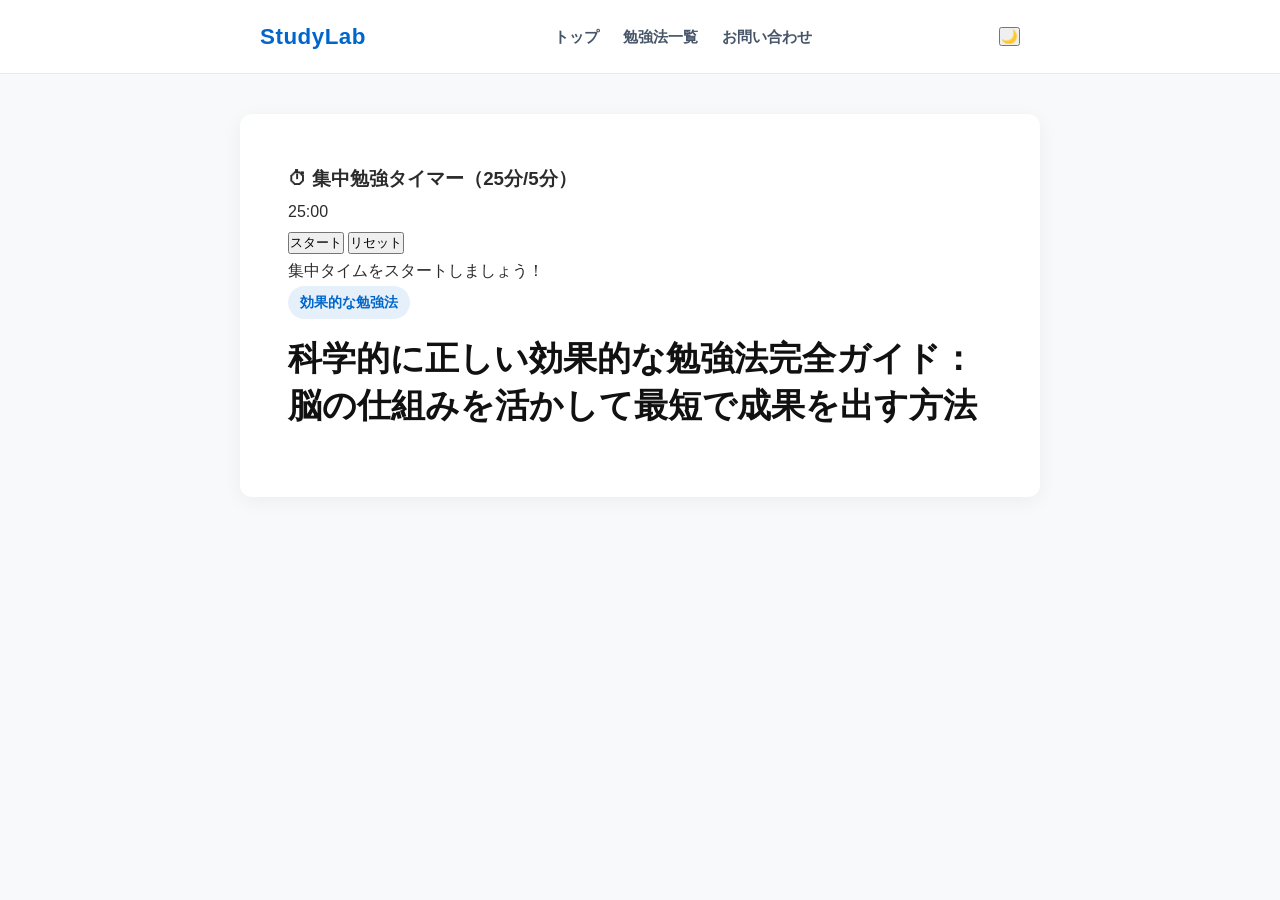
==== commit c63eab5f: "Update index.html" ====
--- a/index.html
+++ b/index.html
@@ -19,94 +19,26 @@
           <li><a href="#" onclick="alert('お問い合わせページ（準備中）'); return false;">お問い合わせ</a></li>
         </ul>
       </nav>
+      <!-- 4. ダークモード切替ボタン -->
+      <button id="theme-toggle" class="theme-toggle-btn" aria-label="テーマ切り替え">🌙</button>
     </div>
   </header>
 
   <main class="main-content">
     <article class="article-container">
+      
+      <!-- 1. ポモドーロタイマーウィジェット -->
+      <div class="timer-widget">
+        <h3 class="timer-title">⏱ 集中勉強タイマー（25分/5分）</h3>
+        <div class="timer-display" id="timer-display">25:00</div>
+        <div class="timer-controls">
+          <button id="timer-start-btn" class="timer-btn primary">スタート</button>
+          <button id="timer-reset-btn" class="timer-btn secondary">リセット</button>
+        </div>
+        <p class="timer-status" id="timer-status">集中タイムをスタートしましょう！</p>
+      </div>
+
       <header class="article-header">
         <span class="category">効果的な勉強法</span>
         <h1 class="article-title">科学的に正しい効果的な勉強法完全ガイド：脳の仕組みを活かして最短で成果を出す方法</h1>
-        <div class="meta-info">
-          <time datetime="2026-08-22">2026.08.22</time>
-          <span class="read-time">⏱ この記事は約6分で読めます</span>
-        </div>
-      </header>
-
-      <div class="lead-box">
-        <p>「勉強しても成果が出ない」「すぐ記憶から消えてしまう」——その悩みの原因は努力不足ではなく「脳の仕組みに合っていない勉強法」にあります。認知心理学と脳科学に基づいた、今日から使える最強の学習システムを徹底解説します。</p>
-      </div>
-
-      <nav class="toc-container">
-        <div class="toc-title">目次</div>
-        <ul class="toc-list">
-          <li><a href="#section1">1. 効率的な暗記法（記憶の仕組み）</a></li>
-          <li><a href="#section2">2. 集中力を維持する時間術</a></li>
-          <li><a href="#section3">3. 計画の立て方とモチベーション管理</a></li>
-          <li><a href="#section4">4. まとめ</a></li>
-        </ul>
-      </nav>
-
-      <div class="article-body">
-        <p>「どれだけ時間をかけて勉強しても成績や成果に結びつかない」「覚えたはずの知識をテストや実践ですぐに忘れてしまう」——このような悩みを抱えている人は少なくありません。しかし、その原因は決してあなたの能力や記憶力の問題ではありません。最大の理由は、脳の仕組みに逆らった<span class="highlight">「効率の悪い勉強法」</span>を行っていることにあります。</p>
-
-        <h2 id="section1">1. 効率的な暗記法（記憶の仕組み）</h2>
-        <p>人間は学んだ内容を時間の経過とともに急速に忘却していきます。心理学者ヘルマン・エビングハウスの研究によると、人は記憶した内容を20分後には約42%、1日後には約67%も忘れてしまいます。この忘却に抗う最も強力な手法が<span class="highlight">「分散学習（Spaced Repetition）」</span>です。</p>
-        <p>最も効果的な暗記法として、科学的根拠を持つのが「アクティブリコール（Active Recall）」です。これは、記憶を頭の中に「入れる（インプット）」のではなく、頭の中から「思い出す（アウトプット）」プロセスを意識的に行う学習手法です。</p>
-
-        <h2 id="section2">2. 集中力を維持する時間術</h2>
-        <p>人間の集中力は長時間持続しません。無理に何時間も机に向かい続けると、作業効率や判断力は著しく低下します。そこでおすすめなのが<span class="highlight">「ポモドーロ・テクニック」</span>です。「25分間の集中作業」と「5分間の完全な休憩」を1セットとします。</p>
-
-        <h2 id="section3">3. 計画の立て方とモチベーション管理</h2>
-        <p>計画を立てる際は、ゴールから逆算してスケジュールを構築する「バックワーディング（逆算思考）」が不可欠です。</p>
-
-        <h2 id="section4">4. まとめ</h2>
-        <div class="summary-box">
-          <ul>
-            <li><strong>暗記：</strong>アクティブリコールと分散学習による「思い出す作業」を重視する。</li>
-            <li><strong>集中力：</strong>ポモドーロ・テクニックや環境構築を活用し、意図的にコントロールする。</li>
-          </ul>
-        </div>
-      </div>
-
-      <section class="related-posts">
-        <h3 class="related-title">あわせて読みたいおすすめ記事</h3>
-        <div class="related-grid">
-          
-          <a href="articles/post1.html" class="related-card">
-            <div class="related-tag">復習法</div>
-            <h4 class="related-card-title">脳をダマして定着率を上げる「1・3・7・30」復習スケジュール</h4>
-            <p class="related-card-snippet">最短の努力で長期記憶へ定着させるベストなタイミングを解説。</p>
-          </a>
-
-          <a href="articles/post2.html" class="related-card">
-            <div class="related-tag">高校数学</div>
-            <h4 class="related-card-title">【高校生向け】数学の壁を突破する！「暗記」から「理解」へ変わる勉強法</h4>
-            <p class="related-card-snippet">中学数学と高校数学の違いを理解し、初見の問題が解けるようになるプロセス。</p>
-          </a>
-
-          <a href="articles/post3.html" class="related-card">
-            <div class="related-tag">英検対策</div>
-            <h4 class="related-card-title">【中学生向け】英検®3級・準2級を一発合格！最短ルートの勉強法</h4>
-            <p class="related-card-snippet">配点の高いライティングのコツと、効率的な単語暗記法を徹底解説。</p>
-          </a>
-
-          <a href="articles/post4.html" class="related-card">
-            <div class="related-tag">資格試験</div>
-            <h4 class="related-card-title">どんな資格試験にも通用する「過去問ベース」の最強勉強法</h4>
-            <p class="related-card-snippet">テキストを最初から読まない！過去問を「参考書」として使う逆転の学習法。</p>
-          </a>
-
-        </div>
-      </section>
-
-    </article>
-  </main>
-
-  <footer class="site-footer">
-    <p>&copy; 2026 StudyLab. All Rights Reserved.</p>
-  </footer>
-
-  <script src="script.js"></script>
-</body>
-</html>
+        <!-- 以降の本文は既存のコードのまま -->
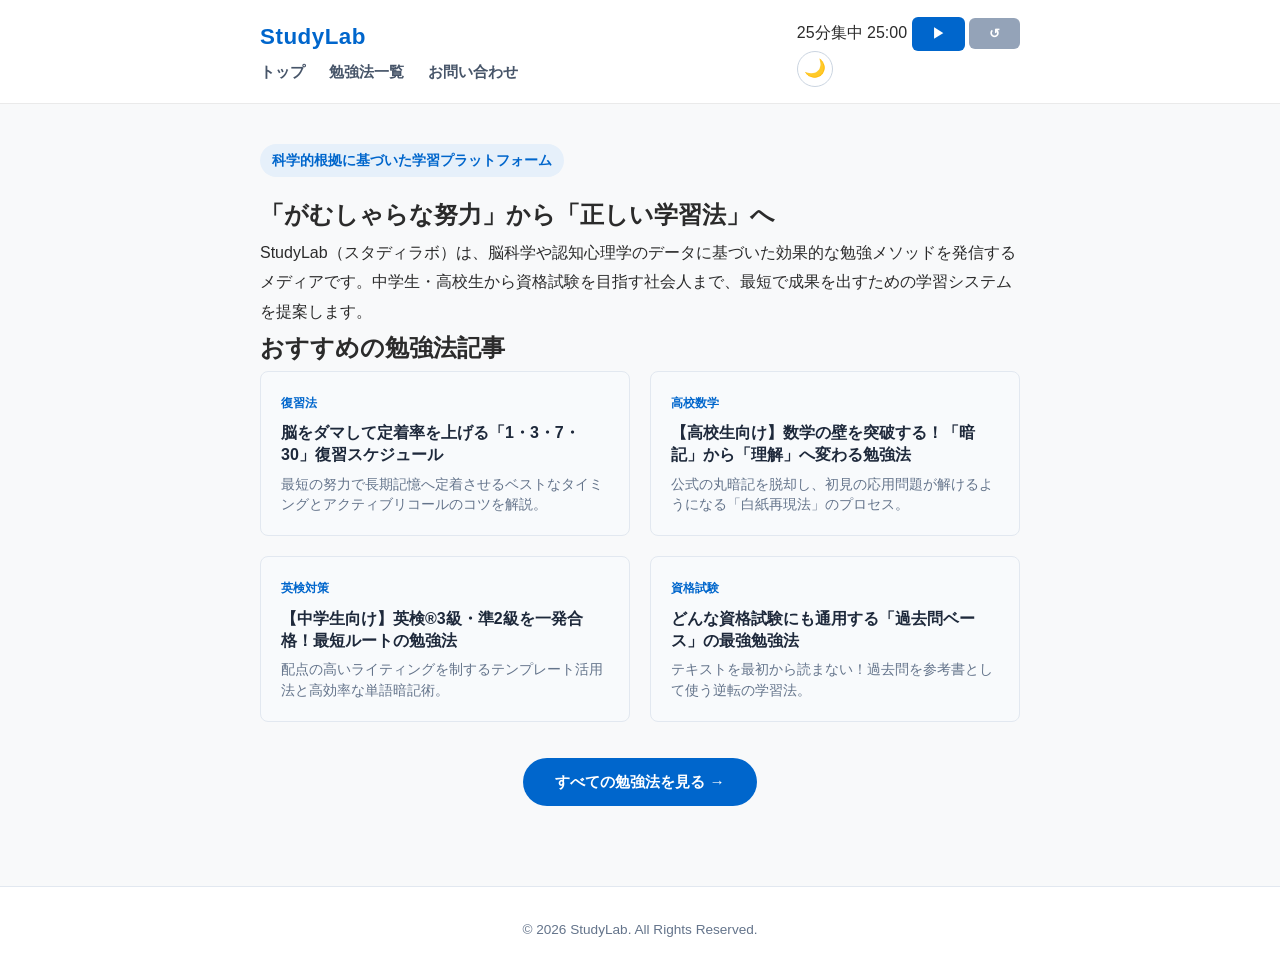
==== commit 7af2cdce: "Update index.html" ====
--- a/index.html
+++ b/index.html
@@ -3,42 +3,95 @@
 <head>
   <meta charset="UTF-8">
   <meta name="viewport" content="width=device-width, initial-scale=1.0">
-  <title>科学的に正しい効果的な勉強法完全ガイド | StudyLab</title>
+  <title>StudyLab | 科学的アプローチで学ぶ勉強法ポータル</title>
   <link rel="stylesheet" href="style.css">
 </head>
 <body>
   <div id="progress-bar"></div>
 
+  <!-- ヘッダー（タイマー & ダークモード切替を集約） -->
   <header class="site-header">
     <div class="container header-container">
-      <a href="index.html" class="logo">StudyLab</a>
-      <nav class="nav-menu">
-        <ul>
-          <li><a href="index.html">トップ</a></li>
-          <li><a href="articles/list.html">勉強法一覧</a></li>
-          <li><a href="#" onclick="alert('お問い合わせページ（準備中）'); return false;">お問い合わせ</a></li>
-        </ul>
-      </nav>
-      <!-- 4. ダークモード切替ボタン -->
-      <button id="theme-toggle" class="theme-toggle-btn" aria-label="テーマ切り替え">🌙</button>
+      <div class="header-left">
+        <a href="index.html" class="logo">StudyLab</a>
+        <nav class="nav-menu">
+          <ul>
+            <li><a href="index.html">トップ</a></li>
+            <li><a href="articles/list.html">勉強法一覧</a></li>
+            <li><a href="#" onclick="alert('お問い合わせページ（準備中）'); return false;">お問い合わせ</a></li>
+          </ul>
+        </nav>
+      </div>
+
+      <div class="header-tools">
+        <!-- 改善点1: コンパクトなヘッダー内タイマー -->
+        <div class="header-timer">
+          <span id="timer-status-badge" class="timer-badge">25分集中</span>
+          <span id="timer-display" class="timer-digits">25:00</span>
+          <button id="timer-start-btn" class="timer-btn primary">▶</button>
+          <button id="timer-reset-btn" class="timer-btn secondary">↺</button>
+        </div>
+        <!-- 改善点2: ダークモード切替ボタン -->
+        <button id="theme-toggle" class="theme-toggle-btn" aria-label="テーマ切り替え">🌙</button>
+      </div>
     </div>
   </header>
 
+  <!-- 改善点3: サイト紹介 ＆ おすすめ記事 -->
   <main class="main-content">
-    <article class="article-container">
+    <div class="container">
       
-      <!-- 1. ポモドーロタイマーウィジェット -->
-      <div class="timer-widget">
-        <h3 class="timer-title">⏱ 集中勉強タイマー（25分/5分）</h3>
-        <div class="timer-display" id="timer-display">25:00</div>
-        <div class="timer-controls">
-          <button id="timer-start-btn" class="timer-btn primary">スタート</button>
-          <button id="timer-reset-btn" class="timer-btn secondary">リセット</button>
+      <!-- ヒーローセクション（サイトの紹介文） -->
+      <section class="hero-section">
+        <span class="category">科学的根拠に基づいた学習プラットフォーム</span>
+        <h1 class="hero-title">「がむしゃらな努力」から「正しい学習法」へ</h1>
+        <p class="hero-description">
+          StudyLab（スタディラボ）は、脳科学や認知心理学のデータに基づいた効果的な勉強メソッドを発信するメディアです。中学生・高校生から資格試験を目指す社会人まで、最短で成果を出すための学習システムを提案します。
+        </p>
+      </section>
+
+      <!-- おすすめ記事セクション -->
+      <section class="featured-section">
+        <h2 class="section-heading">おすすめの勉強法記事</h2>
+        
+        <div class="related-grid">
+          <a href="articles/post1.html" class="related-card">
+            <div class="related-tag">復習法</div>
+            <h3 class="related-card-title">脳をダマして定着率を上げる「1・3・7・30」復習スケジュール</h3>
+            <p class="related-card-snippet">最短の努力で長期記憶へ定着させるベストなタイミングとアクティブリコールのコツを解説。</p>
+          </a>
+
+          <a href="articles/post2.html" class="related-card">
+            <div class="related-tag">高校数学</div>
+            <h3 class="related-card-title">【高校生向け】数学の壁を突破する！「暗記」から「理解」へ変わる勉強法</h3>
+            <p class="related-card-snippet">公式の丸暗記を脱却し、初見の応用問題が解けるようになる「白紙再現法」のプロセス。</p>
+          </a>
+
+          <a href="articles/post3.html" class="related-card">
+            <div class="related-tag">英検対策</div>
+            <h3 class="related-card-title">【中学生向け】英検®3級・準2級を一発合格！最短ルートの勉強法</h3>
+            <p class="related-card-snippet">配点の高いライティングを制するテンプレート活用法と高効率な単語暗記術。</p>
+          </a>
+
+          <a href="articles/post4.html" class="related-card">
+            <div class="related-tag">資格試験</div>
+            <h3 class="related-card-title">どんな資格試験にも通用する「過去問ベース」の最強勉強法</h3>
+            <p class="related-card-snippet">テキストを最初から読まない！過去問を参考書として使う逆転の学習法。</p>
+          </a>
         </div>
-        <p class="timer-status" id="timer-status">集中タイムをスタートしましょう！</p>
-      </div>
 
-      <header class="article-header">
-        <span class="category">効果的な勉強法</span>
-        <h1 class="article-title">科学的に正しい効果的な勉強法完全ガイド：脳の仕組みを活かして最短で成果を出す方法</h1>
-        <!-- 以降の本文は既存のコードのまま -->
+        <div style="text-align: center; margin-top: 36px;">
+          <a href="articles/list.html" class="sns-btn" style="background-color: #0066cc; text-decoration: none;">すべての勉強法を見る →</a>
+        </div>
+      </section>
+
+    </div>
+  </main>
+
+  <footer class="site-footer">
+    <p>&copy; 2026 StudyLab. All Rights Reserved.</p>
+  </footer>
+
+  <script src="script.js"></script>
+</body>
+</html>
--- a/style.css
+++ b/style.css
@@ -352,3 +352,101 @@
     font-size: 1.35rem;
   }
 }
+/* ==========================================
+   4. ダークモード用スタイル
+   ========================================== */
+body.dark-mode {
+  background-color: #0f172a;
+  color: #e2e8f0;
+}
+body.dark-mode .site-header,
+body.dark-mode .site-footer,
+body.dark-mode .article-container {
+  background-color: #1e293b;
+  color: #e2e8f0;
+  border-color: #334155;
+}
+body.dark-mode .logo { color: #38bdf8; }
+body.dark-mode .nav-menu a,
+body.dark-mode .article-title,
+body.dark-mode .article-body h2,
+body.dark-mode .toc-title { color: #f8fafc; }
+body.dark-mode .lead-box {
+  background-color: #0c4a6e;
+  border-left-color: #38bdf8;
+  color: #e0f2fe;
+}
+body.dark-mode .toc-container,
+body.dark-mode .summary-box,
+body.dark-mode .related-card {
+  background-color: #0f172a;
+  border-color: #334155;
+}
+body.dark-mode .related-card-title { color: #f1f5f9; }
+body.dark-mode .related-card-snippet { color: #94a3b8; }
+
+.theme-toggle-btn {
+  background: none;
+  border: 1px solid #cbd5e1;
+  border-radius: 50%;
+  width: 36px;
+  height: 36px;
+  cursor: pointer;
+  font-size: 1.1rem;
+  display: flex;
+  align-items: center;
+  justify-content: center;
+  transition: background-color 0.2s;
+}
+body.dark-mode .theme-toggle-btn {
+  border-color: #475569;
+}
+
+/* ==========================================
+   1. ポモドーロタイマー用スタイル
+   ========================================== */
+.timer-widget {
+  background-color: #f1f5f9;
+  border: 2px solid #e2e8f0;
+  border-radius: 12px;
+  padding: 20px;
+  text-align: center;
+  margin-bottom: 32px;
+}
+body.dark-mode .timer-widget {
+  background-color: #0f172a;
+  border-color: #334155;
+}
+.timer-title {
+  font-size: 1rem;
+  margin-bottom: 12px;
+  color: #334155;
+}
+body.dark-mode .timer-title { color: #cbd5e1; }
+.timer-display {
+  font-size: 2.8rem;
+  font-weight: 800;
+  font-family: monospace;
+  color: #0066cc;
+  margin-bottom: 12px;
+}
+body.dark-mode .timer-display { color: #38bdf8; }
+.timer-controls {
+  display: flex;
+  justify-content: center;
+  gap: 12px;
+  margin-bottom: 8px;
+}
+.timer-btn {
+  padding: 8px 20px;
+  border-radius: 6px;
+  font-weight: 600;
+  border: none;
+  cursor: pointer;
+}
+.timer-btn.primary { background-color: #0066cc; color: white; }
+.timer-btn.secondary { background-color: #94a3b8; color: white; }
+.timer-status {
+  font-size: 0.85rem;
+  color: #64748b;
+}
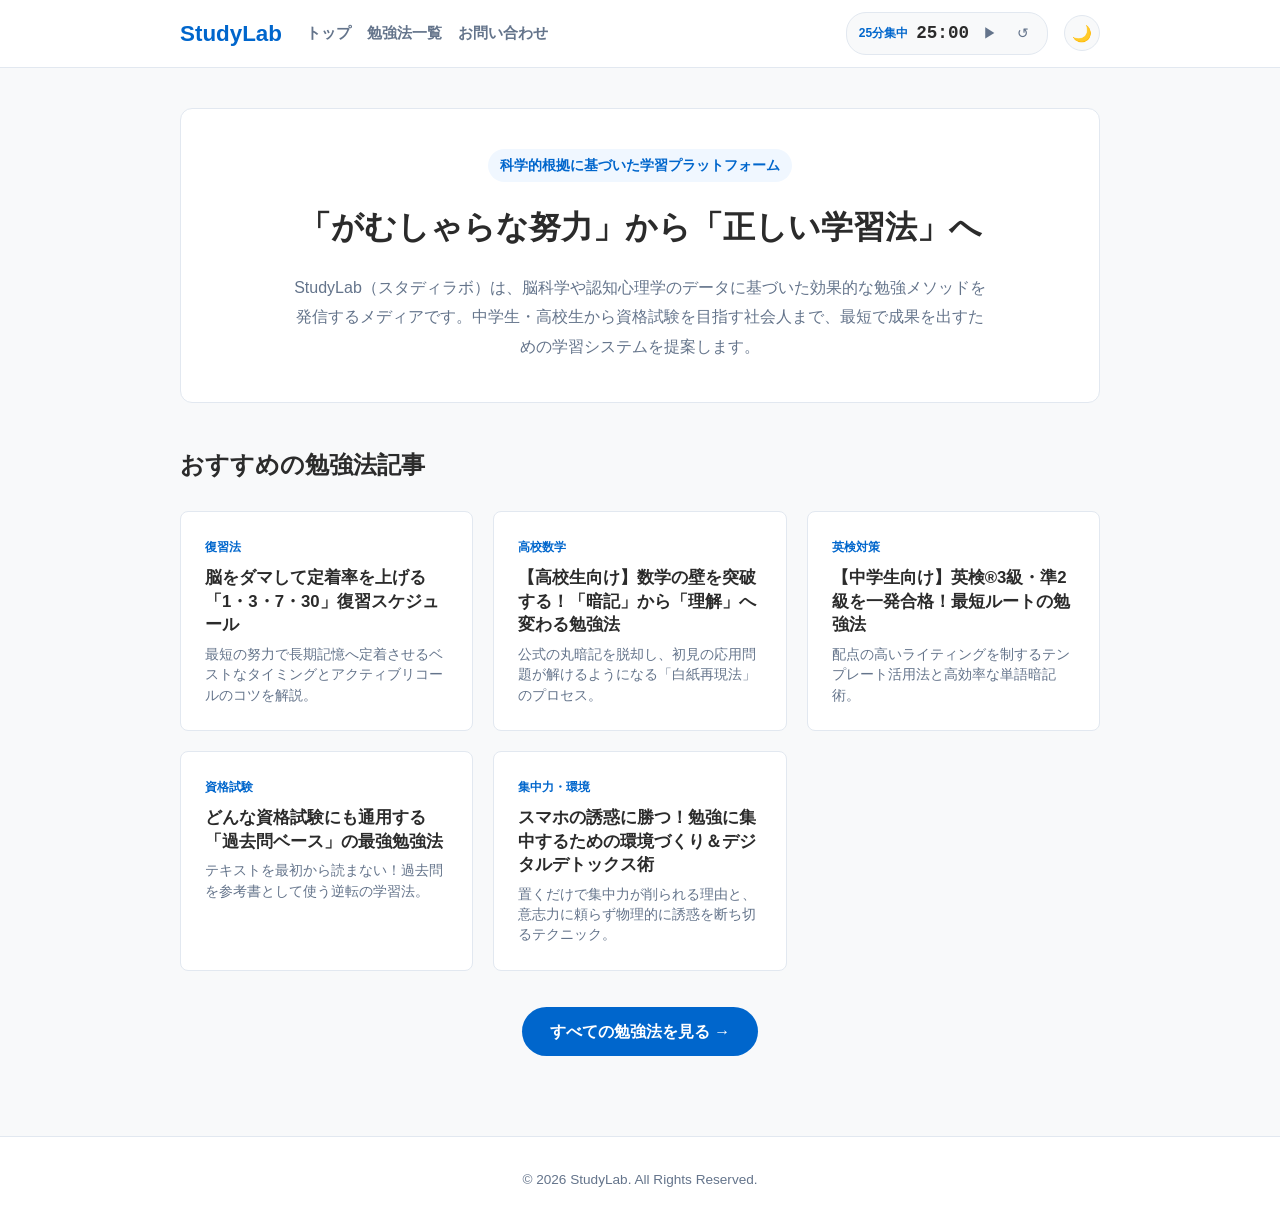
==== commit 1b0e83b1: "Fix HTML formatting and structure" ====
--- a/index.html
+++ b/index.html
@@ -78,6 +78,13 @@
             <h3 class="related-card-title">どんな資格試験にも通用する「過去問ベース」の最強勉強法</h3>
             <p class="related-card-snippet">テキストを最初から読まない！過去問を参考書として使う逆転の学習法。</p>
           </a>
+
+          <a href="articles/post5.html" class="related-card">
+            <div class="related-tag">集中力・環境</div>
+            <h3 class="related-card-title">スマホの誘惑に勝つ！勉強に集中するための環境づくり＆デジタルデトックス術</h3>
+            <p class="related-card-snippet">置くだけで集中力が削られる理由と、意志力に頼らず物理的に誘惑を断ち切るテクニック。</p>
+          </a>
+          
         </div>
 
         <div style="text-align: center; margin-top: 36px;">
--- a/style.css
+++ b/style.css
@@ -1,452 +1,134 @@
-/* --- ベーススタイル --- */
-* {
-  box-sizing: border-box;
-  margin: 0;
-  padding: 0;
+* { box-sizing: border-box; margin: 0; padding: 0; }
+html { scroll-behavior: smooth; }
+
+/* 基本カラー変数 */
+:root {
+  --bg-color: #f8f9fa;
+  --card-bg: #ffffff;
+  --text-color: #2b2b2b;
+  --text-sub: #64748b;
+  --border-color: #e2e8f0;
+  --primary-color: #0066cc;
+  --primary-hover: #0052a3;
+  --header-bg: #ffffff;
+  --box-bg: #f0f7ff;
 }
 
-html {
-  scroll-behavior: smooth;
+/* ダークモード設定 */
+body.dark-mode {
+  --bg-color: #0f172a;
+  --card-bg: #1e293b;
+  --text-color: #f8fafc;
+  --text-sub: #94a3b8;
+  --border-color: #334155;
+  --primary-color: #38bdf8;
+  --primary-hover: #0284c7;
+  --header-bg: #1e293b;
+  --box-bg: #0c4a6e;
 }
 
 body {
-  font-family: "Helvetica Neue", Arial, "Hiragino Kaku Gothic ProN", "Hiragino Sans", MeiRyo, sans-serif;
-  background-color: #f8f9fa;
-  color: #2b2b2b;
+  font-family: "Helvetica Neue", Arial, sans-serif;
+  background-color: var(--bg-color);
+  color: var(--text-color);
   line-height: 1.85;
   font-size: 16px;
-  -webkit-font-smoothing: antialiased;
+  transition: background-color 0.3s, color 0.3s;
 }
 
-/* --- 読書進捗バー --- */
 #progress-bar {
-  position: fixed;
-  top: 0;
-  left: 0;
-  height: 4px;
-  background-color: #0066cc;
-  width: 0%;
-  z-index: 9999;
-  transition: width 0.1s ease-out;
+  position: fixed; top: 0; left: 0; height: 4px;
+  background-color: var(--primary-color); width: 0%; z-index: 9999;
 }
 
-/* --- ヘッダー & ナビゲーションメニュー --- */
+/* ヘッダーレイアウト */
 .site-header {
-  background-color: #ffffff;
-  border-bottom: 1px solid #eaeaea;
-  padding: 16px 0;
-  position: sticky;
-  top: 0;
-  z-index: 1000;
+  background-color: var(--header-bg);
+  border-bottom: 1px solid var(--border-color);
+  padding: 12px 0;
+  position: sticky; top: 0; z-index: 1000;
+  transition: background-color 0.3s, border-color 0.3s;
 }
 
+.container { max-width: 960px; margin: 0 auto; padding: 0 20px; }
+
 .header-container {
-  display: flex;
-  justify-content: space-between;
-  align-items: center;
+  display: flex; justify-content: space-between; align-items: center; flex-wrap: wrap; gap: 12px;
 }
 
-.container {
-  max-width: 800px;
-  margin: 0 auto;
-  padding: 0 20px;
+.header-left { display: flex; align-items: center; gap: 24px; }
+.logo { font-size: 1.4rem; font-weight: 700; color: var(--primary-color); text-decoration: none; }
+.nav-menu ul { list-style: none; display: flex; gap: 16px; }
+.nav-menu a { text-decoration: none; color: var(--text-sub); font-weight: 600; font-size: 0.95rem; }
+.nav-menu a:hover { color: var(--primary-color); }
+
+.header-tools { display: flex; align-items: center; gap: 16px; }
+
+/* 改善点1: ヘッダータイマーのスタイル */
+.header-timer {
+  display: flex; align-items: center; gap: 8px;
+  background-color: var(--bg-color);
+  border: 1px solid var(--border-color);
+  padding: 4px 12px; border-radius: 20px;
+}
+.timer-badge { font-size: 0.75rem; font-weight: 700; color: var(--primary-color); }
+.timer-digits { font-family: monospace; font-size: 1.1rem; font-weight: 700; color: var(--text-color); min-width: 48px; }
+.timer-btn {
+  background: none; border: none; cursor: pointer; font-size: 0.9rem;
+  color: var(--text-sub); border-radius: 4px; padding: 2px 6px;
+}
+.timer-btn:hover { color: var(--primary-color); }
+
+/* 改善点2: ダークモード切り替えボタン */
+.theme-toggle-btn {
+  background: var(--bg-color);
+  border: 1px solid var(--border-color);
+  border-radius: 50%; width: 36px; height: 36px;
+  cursor: pointer; font-size: 1rem;
+  display: flex; align-items: center; justify-content: center;
+  color: var(--text-color); transition: 0.2s;
 }
 
-.logo {
-  font-size: 1.4rem;
-  font-weight: 700;
-  color: #0066cc;
-  letter-spacing: 0.5px;
-  text-decoration: none;
+/* メインコンテンツ */
+.main-content { padding: 40px 0 80px; }
+
+.hero-section {
+  background-color: var(--card-bg);
+  border: 1px solid var(--border-color);
+  border-radius: 12px; padding: 40px; margin-bottom: 40px; text-align: center;
+}
+.category {
+  display: inline-block; background-color: var(--box-bg); color: var(--primary-color);
+  font-size: 0.85rem; font-weight: 600; padding: 4px 12px; border-radius: 20px; margin-bottom: 16px;
+}
+.hero-title { font-size: 2rem; color: var(--text-color); font-weight: 700; margin-bottom: 16px; }
+.hero-description { color: var(--text-sub); max-width: 700px; margin: 0 auto; }
+
+/* 記事カード配置 */
+.section-heading { font-size: 1.5rem; color: var(--text-color); margin-bottom: 24px; font-weight: 700; }
+.related-grid { display: grid; grid-template-columns: repeat(auto-fit, minmax(280px, 1fr)); gap: 20px; }
+.related-card {
+  display: block; background-color: var(--card-bg); border: 1px solid var(--border-color);
+  border-radius: 8px; padding: 24px; text-decoration: none; transition: transform 0.2s, box-shadow 0.2s;
+}
+.related-card:hover { transform: translateY(-3px); border-color: var(--primary-color); }
+.related-tag { font-size: 0.75rem; font-weight: 700; color: var(--primary-color); margin-bottom: 8px; }
+.related-card-title { font-size: 1.05rem; font-weight: 700; color: var(--text-color); margin-bottom: 8px; line-height: 1.4; }
+.related-card-snippet { font-size: 0.85rem; color: var(--text-sub); line-height: 1.5; }
+
+.sns-btn {
+  display: inline-flex; align-items: center; justify-content: center;
+  padding: 10px 28px; border-radius: 30px; color: #ffffff; text-decoration: none; font-weight: 600;
 }
 
-.nav-menu ul {
-  list-style: none;
-  display: flex;
-  gap: 24px;
+.site-footer {
+  text-align: center; padding: 30px 20px; font-size: 0.85rem; color: var(--text-sub);
+  border-top: 1px solid var(--border-color); background-color: var(--header-bg);
 }
 
-.nav-menu a {
-  text-decoration: none;
-  color: #475569;
-  font-weight: 600;
-  font-size: 0.95rem;
-  transition: color 0.2s;
+@media (max-width: 768px) {
+  .header-container { flex-direction: column; align-items: flex-start; }
+  .header-tools { width: 100%; justify-content: space-between; margin-top: 8px; }
+  .hero-section { padding: 24px; }
+  .hero-title { font-size: 1.5rem; }
 }
-
-.nav-menu a:hover {
-  color: #0066cc;
-}
-
-/* --- メインレイアウト --- */
-.main-content {
-  padding: 40px 20px 80px;
-}
-
-.article-container {
-  max-width: 800px;
-  margin: 0 auto;
-  background-color: #ffffff;
-  padding: 48px;
-  border-radius: 12px;
-  box-shadow: 0 4px 20px rgba(0, 0, 0, 0.05);
-}
-
-/* --- 記事ヘッダー --- */
-.category {
-  display: inline-block;
-  background-color: #e6f0fa;
-  color: #0066cc;
-  font-size: 0.85rem;
-  font-weight: 600;
-  padding: 4px 12px;
-  border-radius: 20px;
-  margin-bottom: 16px;
-}
-
-.article-title {
-  font-size: 2.1rem;
-  line-height: 1.4;
-  color: #111111;
-  font-weight: 700;
-  margin-bottom: 20px;
-}
-
-.meta-info {
-  display: flex;
-  align-items: center;
-  gap: 16px;
-  font-size: 0.88rem;
-  color: #666666;
-  border-bottom: 1px solid #eeeeee;
-  padding-bottom: 20px;
-  margin-bottom: 32px;
-}
-
-.read-time {
-  background-color: #f1f3f5;
-  padding: 2px 10px;
-  border-radius: 4px;
-}
-
-/* --- 導入ボックス --- */
-.lead-box {
-  background-color: #f0f7ff;
-  border-left: 4px solid #0066cc;
-  padding: 20px 24px;
-  border-radius: 0 8px 8px 0;
-  margin-bottom: 36px;
-  font-size: 1.05rem;
-  color: #334155;
-}
-
-/* --- 目次ボックス --- */
-.toc-container {
-  background-color: #fafafa;
-  border: 1px solid #e2e8f0;
-  border-radius: 8px;
-  padding: 24px 28px;
-  margin-bottom: 48px;
-}
-
-.toc-title {
-  font-size: 1.15rem;
-  font-weight: 700;
-  color: #1e293b;
-  margin-bottom: 16px;
-  display: flex;
-  align-items: center;
-}
-
-.toc-title::before {
-  content: "";
-  display: inline-block;
-  width: 4px;
-  height: 18px;
-  background-color: #0066cc;
-  margin-right: 10px;
-  border-radius: 2px;
-}
-
-.toc-list, .toc-list ul {
-  list-style: none;
-}
-
-.toc-list > li {
-  margin-bottom: 10px;
-  font-weight: 600;
-}
-
-.toc-list a {
-  color: #334155;
-  text-decoration: none;
-  transition: color 0.2s ease;
-}
-
-.toc-list a:hover {
-  color: #0066cc;
-  text-decoration: underline;
-}
-
-/* --- 記事本文 --- */
-.article-body p {
-  margin-bottom: 24px;
-  word-wrap: break-word;
-}
-
-.article-body h2 {
-  font-size: 1.6rem;
-  color: #0f172a;
-  border-bottom: 2px solid #0066cc;
-  padding-bottom: 8px;
-  margin-top: 52px;
-  margin-bottom: 24px;
-  font-weight: 700;
-}
-
-.highlight {
-  background: linear-gradient(transparent 60%, #fff066 60%);
-  font-weight: 600;
-}
-
-/* --- まとめボックス --- */
-.summary-box {
-  background-color: #f8fafc;
-  border: 1px dashed #cbd5e1;
-  padding: 24px;
-  border-radius: 8px;
-  margin: 28px 0;
-}
-
-.summary-box ul {
-  list-style: none;
-}
-
-.summary-box li {
-  position: relative;
-  padding-left: 24px;
-  margin-bottom: 12px;
-}
-
-.summary-box li::before {
-  content: "✓";
-  position: absolute;
-  left: 0;
-  color: #0066cc;
-  font-weight: bold;
-}
-
-/* --- 関連記事（リンク用） --- */
-.related-posts {
-  margin-top: 60px;
-  padding-top: 32px;
-  border-top: 2px dashed #e2e8f0;
-}
-
-.related-title {
-  font-size: 1.2rem;
-  font-weight: 700;
-  color: #0f172a;
-  margin-bottom: 20px;
-}
-
-.related-grid {
-  display: grid;
-  grid-template-columns: repeat(auto-fit, minmax(280px, 1fr));
-  gap: 20px;
-}
-
-.related-card {
-  display: block;
-  background-color: #f8fafc;
-  border: 1px solid #e2e8f0;
-  border-radius: 8px;
-  padding: 20px;
-  text-decoration: none;
-  transition: transform 0.2s ease, box-shadow 0.2s ease;
-}
-
-.related-card:hover {
-  transform: translateY(-3px);
-  box-shadow: 0 4px 12px rgba(0, 0, 0, 0.08);
-  border-color: #0066cc;
-}
-
-.related-tag {
-  font-size: 0.75rem;
-  font-weight: 700;
-  color: #0066cc;
-  margin-bottom: 8px;
-}
-
-.related-card-title {
-  font-size: 1rem;
-  font-weight: 700;
-  color: #1e293b;
-  margin-bottom: 8px;
-  line-height: 1.4;
-}
-
-.related-card-snippet {
-  font-size: 0.85rem;
-  color: #64748b;
-  line-height: 1.5;
-}
-
-/* --- 汎用ボタンデザイン（トップへ戻る等） --- */
-.sns-btn {
-  display: inline-flex;
-  align-items: center;
-  justify-content: center;
-  gap: 8px;
-  padding: 10px 32px;
-  border-radius: 30px;
-  color: #ffffff;
-  text-decoration: none;
-  font-weight: 600;
-  font-size: 0.95rem;
-  transition: transform 0.2s ease, opacity 0.2s ease;
-}
-
-.sns-btn:hover {
-  transform: translateY(-2px);
-  opacity: 0.9;
-}
-
-/* --- フッター --- */
-.site-footer {
-  text-align: center;
-  padding: 30px 20px;
-  font-size: 0.85rem;
-  color: #64748b;
-  border-top: 1px solid #e2e8f0;
-  background-color: #ffffff;
-}
-
-/* --- レスポンシブ（スマホ対応） --- */
-@media (max-width: 768px) {
-  .header-container {
-    flex-direction: column;
-    gap: 12px;
-  }
-  
-  .nav-menu ul {
-    gap: 16px;
-  }
-
-  .article-container {
-    padding: 24px 18px;
-    border-radius: 0;
-    box-shadow: none;
-  }
-
-  .main-content {
-    padding: 0 0 60px;
-  }
-
-  .article-title {
-    font-size: 1.55rem;
-  }
-
-  .article-body h2 {
-    font-size: 1.35rem;
-  }
-}
-/* ==========================================
-   4. ダークモード用スタイル
-   ========================================== */
-body.dark-mode {
-  background-color: #0f172a;
-  color: #e2e8f0;
-}
-body.dark-mode .site-header,
-body.dark-mode .site-footer,
-body.dark-mode .article-container {
-  background-color: #1e293b;
-  color: #e2e8f0;
-  border-color: #334155;
-}
-body.dark-mode .logo { color: #38bdf8; }
-body.dark-mode .nav-menu a,
-body.dark-mode .article-title,
-body.dark-mode .article-body h2,
-body.dark-mode .toc-title { color: #f8fafc; }
-body.dark-mode .lead-box {
-  background-color: #0c4a6e;
-  border-left-color: #38bdf8;
-  color: #e0f2fe;
-}
-body.dark-mode .toc-container,
-body.dark-mode .summary-box,
-body.dark-mode .related-card {
-  background-color: #0f172a;
-  border-color: #334155;
-}
-body.dark-mode .related-card-title { color: #f1f5f9; }
-body.dark-mode .related-card-snippet { color: #94a3b8; }
-
-.theme-toggle-btn {
-  background: none;
-  border: 1px solid #cbd5e1;
-  border-radius: 50%;
-  width: 36px;
-  height: 36px;
-  cursor: pointer;
-  font-size: 1.1rem;
-  display: flex;
-  align-items: center;
-  justify-content: center;
-  transition: background-color 0.2s;
-}
-body.dark-mode .theme-toggle-btn {
-  border-color: #475569;
-}
-
-/* ==========================================
-   1. ポモドーロタイマー用スタイル
-   ========================================== */
-.timer-widget {
-  background-color: #f1f5f9;
-  border: 2px solid #e2e8f0;
-  border-radius: 12px;
-  padding: 20px;
-  text-align: center;
-  margin-bottom: 32px;
-}
-body.dark-mode .timer-widget {
-  background-color: #0f172a;
-  border-color: #334155;
-}
-.timer-title {
-  font-size: 1rem;
-  margin-bottom: 12px;
-  color: #334155;
-}
-body.dark-mode .timer-title { color: #cbd5e1; }
-.timer-display {
-  font-size: 2.8rem;
-  font-weight: 800;
-  font-family: monospace;
-  color: #0066cc;
-  margin-bottom: 12px;
-}
-body.dark-mode .timer-display { color: #38bdf8; }
-.timer-controls {
-  display: flex;
-  justify-content: center;
-  gap: 12px;
-  margin-bottom: 8px;
-}
-.timer-btn {
-  padding: 8px 20px;
-  border-radius: 6px;
-  font-weight: 600;
-  border: none;
-  cursor: pointer;
-}
-.timer-btn.primary { background-color: #0066cc; color: white; }
-.timer-btn.secondary { background-color: #94a3b8; color: white; }
-.timer-status {
-  font-size: 0.85rem;
-  color: #64748b;
-}
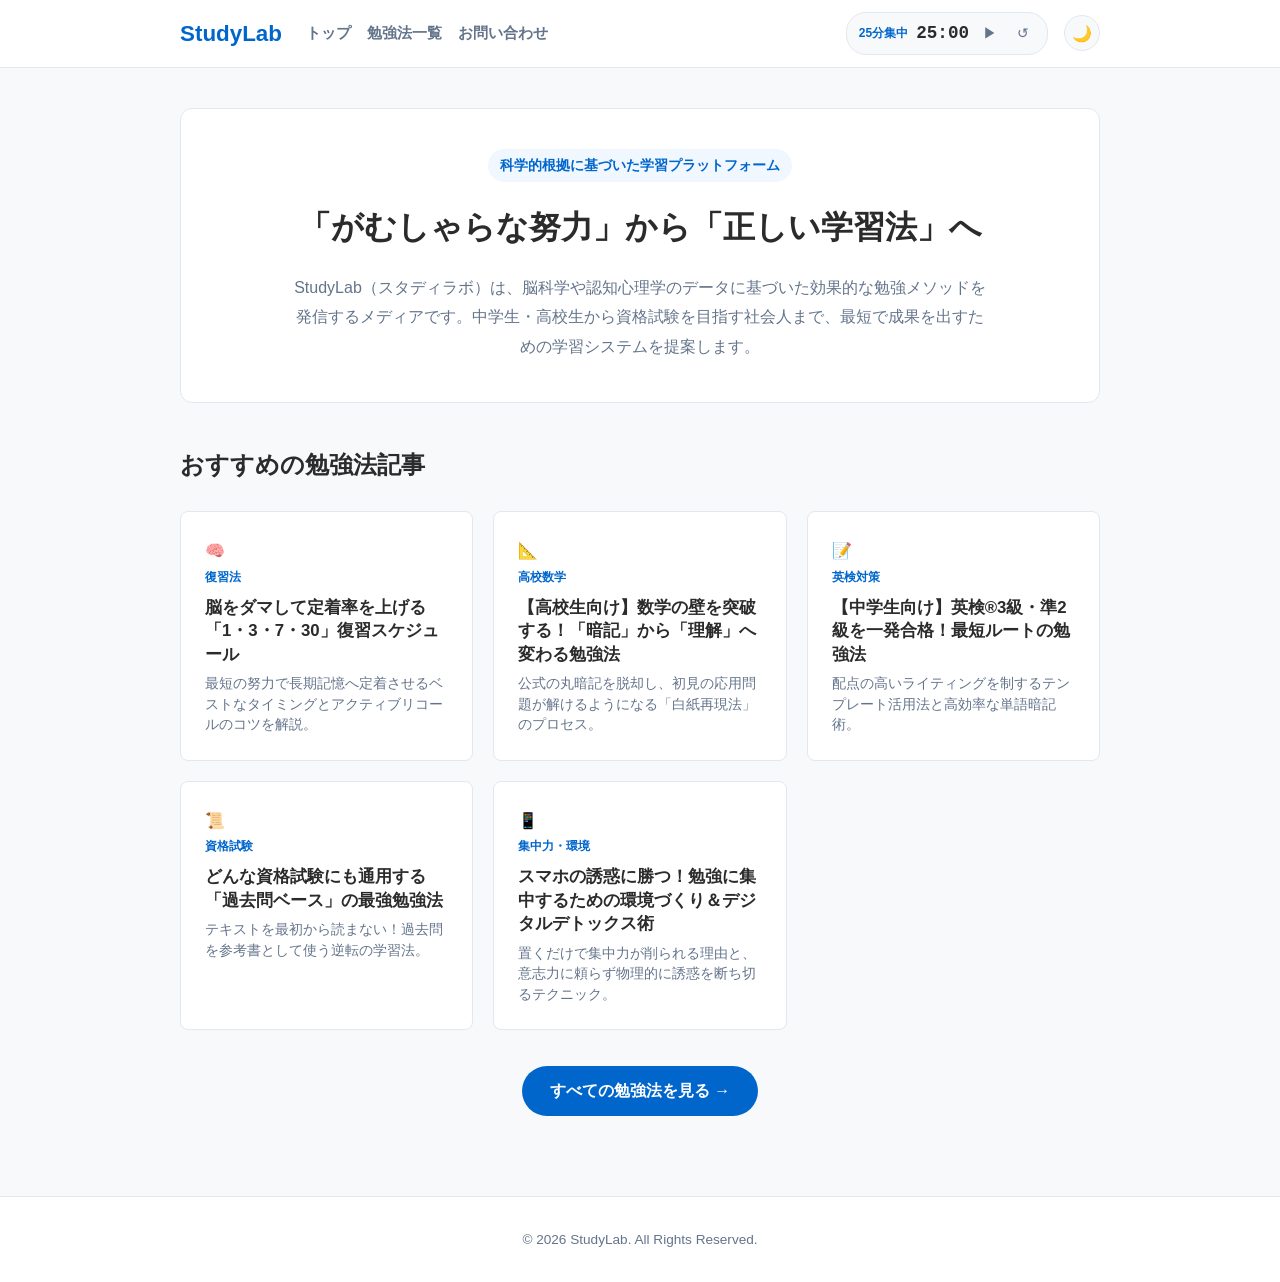
==== commit a5ed1fff: "Refactor index.html for improved layout and features Updated the header and featured sections with i" ====
--- a/index.html
+++ b/index.html
@@ -9,7 +9,7 @@
 <body>
   <div id="progress-bar"></div>
 
-  <!-- ヘッダー（タイマー & ダークモード切替を集約） -->
+  <!-- ヘッダー（タイマー & ダークモード切替） -->
   <header class="site-header">
     <div class="container header-container">
       <div class="header-left">
@@ -24,24 +24,24 @@
       </div>
 
       <div class="header-tools">
-        <!-- 改善点1: コンパクトなヘッダー内タイマー -->
+        <!-- ヘッダー内ポモドーロタイマー -->
         <div class="header-timer">
           <span id="timer-status-badge" class="timer-badge">25分集中</span>
           <span id="timer-display" class="timer-digits">25:00</span>
           <button id="timer-start-btn" class="timer-btn primary">▶</button>
           <button id="timer-reset-btn" class="timer-btn secondary">↺</button>
         </div>
-        <!-- 改善点2: ダークモード切替ボタン -->
+        <!-- ダークモード切替ボタン -->
         <button id="theme-toggle" class="theme-toggle-btn" aria-label="テーマ切り替え">🌙</button>
       </div>
     </div>
   </header>
 
-  <!-- 改善点3: サイト紹介 ＆ おすすめ記事 -->
+  <!-- メインコンテンツ -->
   <main class="main-content">
     <div class="container">
       
-      <!-- ヒーローセクション（サイトの紹介文） -->
+      <!-- サイト紹介ヒーローセクション -->
       <section class="hero-section">
         <span class="category">科学的根拠に基づいた学習プラットフォーム</span>
         <h1 class="hero-title">「がむしゃらな努力」から「正しい学習法」へ</h1>
@@ -50,41 +50,57 @@
         </p>
       </section>
 
-      <!-- おすすめ記事セクション -->
+      <!-- おすすめ記事セクション（1行2列 ＆ アイキャッチ付き） -->
       <section class="featured-section">
         <h2 class="section-heading">おすすめの勉強法記事</h2>
         
         <div class="related-grid">
+          
           <a href="articles/post1.html" class="related-card">
-            <div class="related-tag">復習法</div>
-            <h3 class="related-card-title">脳をダマして定着率を上げる「1・3・7・30」復習スケジュール</h3>
-            <p class="related-card-snippet">最短の努力で長期記憶へ定着させるベストなタイミングとアクティブリコールのコツを解説。</p>
+            <div class="card-thumbnail thumb-blue">🧠</div>
+            <div class="card-content">
+              <div class="related-tag">復習法</div>
+              <h3 class="related-card-title">脳をダマして定着率を上げる「1・3・7・30」復習スケジュール</h3>
+              <p class="related-card-snippet">最短の努力で長期記憶へ定着させるベストなタイミングとアクティブリコールのコツを解説。</p>
+            </div>
           </a>
 
           <a href="articles/post2.html" class="related-card">
-            <div class="related-tag">高校数学</div>
-            <h3 class="related-card-title">【高校生向け】数学の壁を突破する！「暗記」から「理解」へ変わる勉強法</h3>
-            <p class="related-card-snippet">公式の丸暗記を脱却し、初見の応用問題が解けるようになる「白紙再現法」のプロセス。</p>
+            <div class="card-thumbnail thumb-green">📐</div>
+            <div class="card-content">
+              <div class="related-tag">高校数学</div>
+              <h3 class="related-card-title">【高校生向け】数学の壁を突破する！「暗記」から「理解」へ変わる勉強法</h3>
+              <p class="related-card-snippet">公式の丸暗記を脱却し、初見の応用問題が解けるようになる「白紙再現法」のプロセス。</p>
+            </div>
           </a>
 
           <a href="articles/post3.html" class="related-card">
-            <div class="related-tag">英検対策</div>
-            <h3 class="related-card-title">【中学生向け】英検®3級・準2級を一発合格！最短ルートの勉強法</h3>
-            <p class="related-card-snippet">配点の高いライティングを制するテンプレート活用法と高効率な単語暗記術。</p>
+            <div class="card-thumbnail thumb-purple">📝</div>
+            <div class="card-content">
+              <div class="related-tag">英検対策</div>
+              <h3 class="related-card-title">【中学生向け】英検®3級・準2級を一発合格！最短ルートの勉強法</h3>
+              <p class="related-card-snippet">配点の高いライティングを制するテンプレート活用法と高効率な単語暗記術。</p>
+            </div>
           </a>
 
           <a href="articles/post4.html" class="related-card">
-            <div class="related-tag">資格試験</div>
-            <h3 class="related-card-title">どんな資格試験にも通用する「過去問ベース」の最強勉強法</h3>
-            <p class="related-card-snippet">テキストを最初から読まない！過去問を参考書として使う逆転の学習法。</p>
+            <div class="card-thumbnail thumb-orange">📜</div>
+            <div class="card-content">
+              <div class="related-tag">資格試験</div>
+              <h3 class="related-card-title">どんな資格試験にも通用する「過去問ベース」の最強勉強法</h3>
+              <p class="related-card-snippet">テキストを最初から読まない！過去問を参考書として使う逆転の学習法。</p>
+            </div>
           </a>
 
           <a href="articles/post5.html" class="related-card">
-            <div class="related-tag">集中力・環境</div>
-            <h3 class="related-card-title">スマホの誘惑に勝つ！勉強に集中するための環境づくり＆デジタルデトックス術</h3>
-            <p class="related-card-snippet">置くだけで集中力が削られる理由と、意志力に頼らず物理的に誘惑を断ち切るテクニック。</p>
+            <div class="card-thumbnail thumb-red">📱</div>
+            <div class="card-content">
+              <div class="related-tag">集中力・環境</div>
+              <h3 class="related-card-title">スマホの誘惑に勝つ！勉強に集中するための環境づくり＆デジタルデトックス術</h3>
+              <p class="related-card-snippet">置くだけで集中力が削られる理由と、意志力に頼らず物理的に誘惑を断ち切るテクニック。</p>
+            </div>
           </a>
-          
+
         </div>
 
         <div style="text-align: center; margin-top: 36px;">
